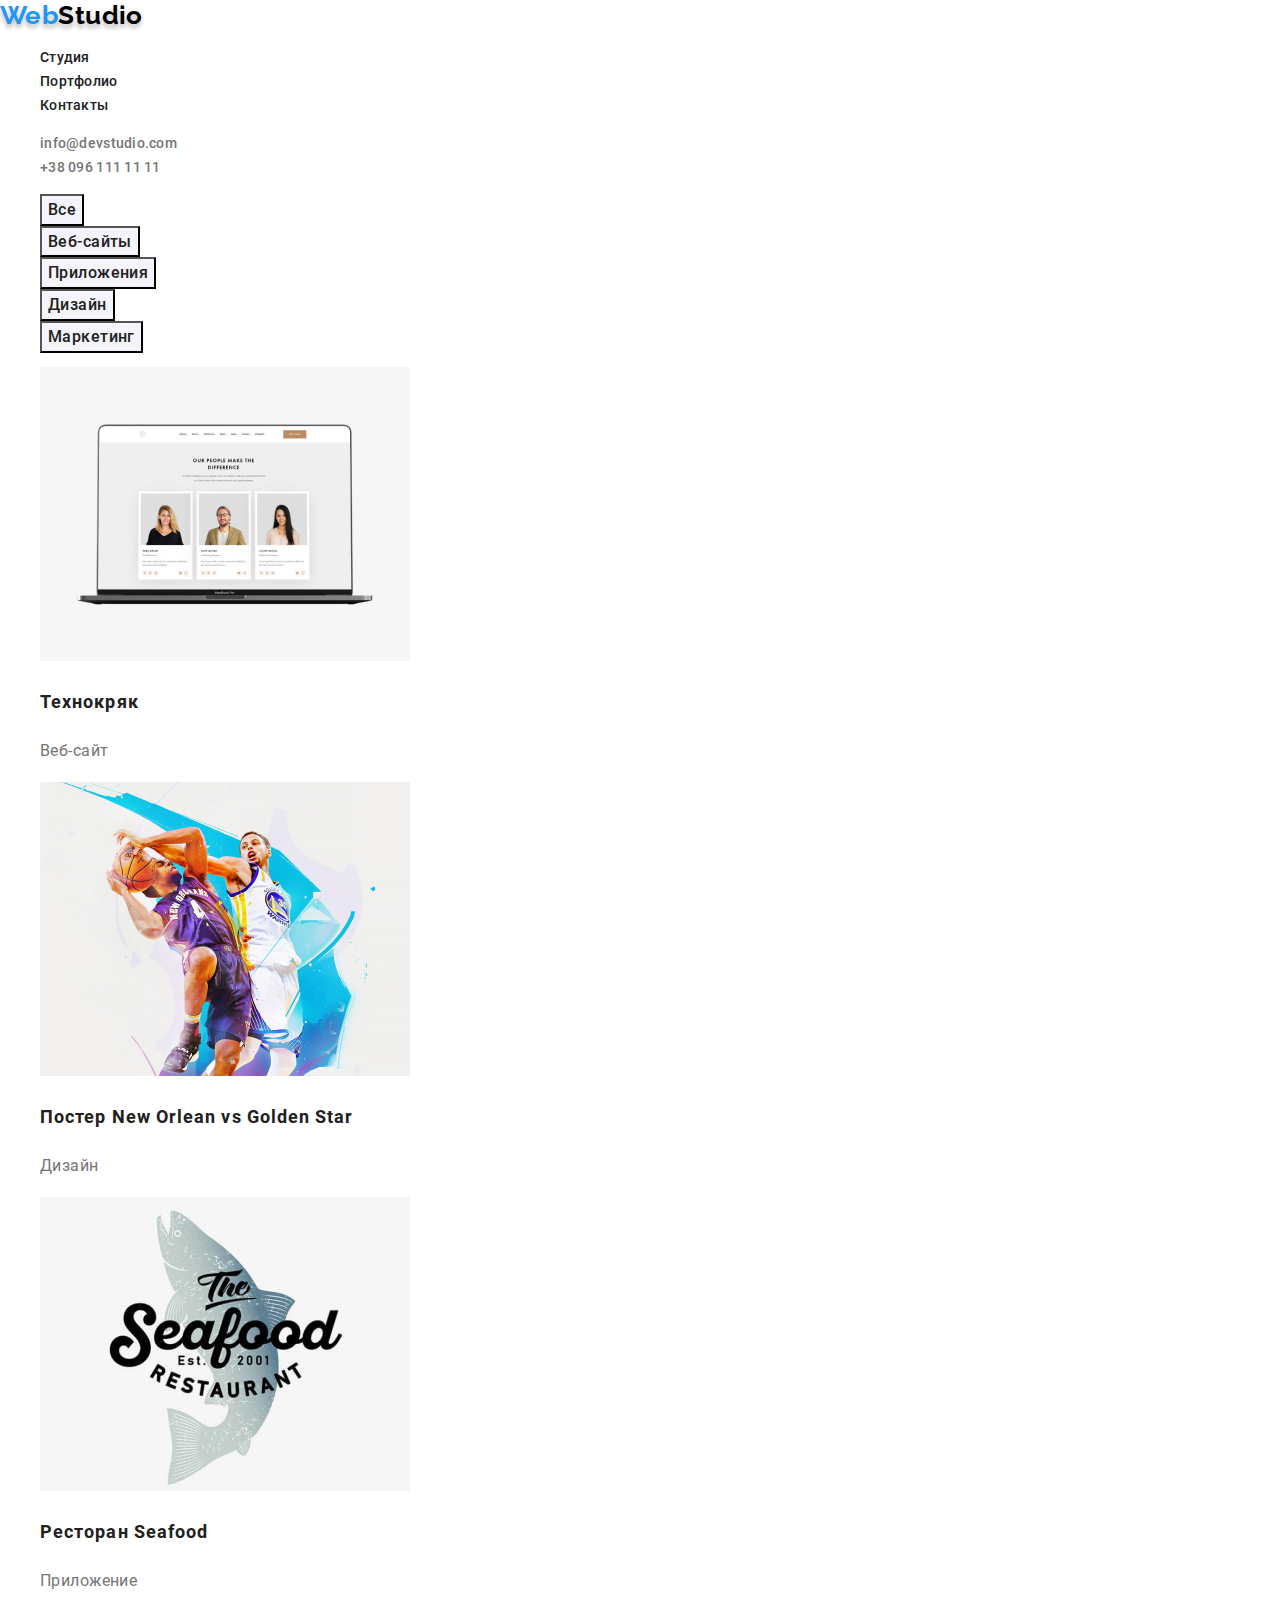
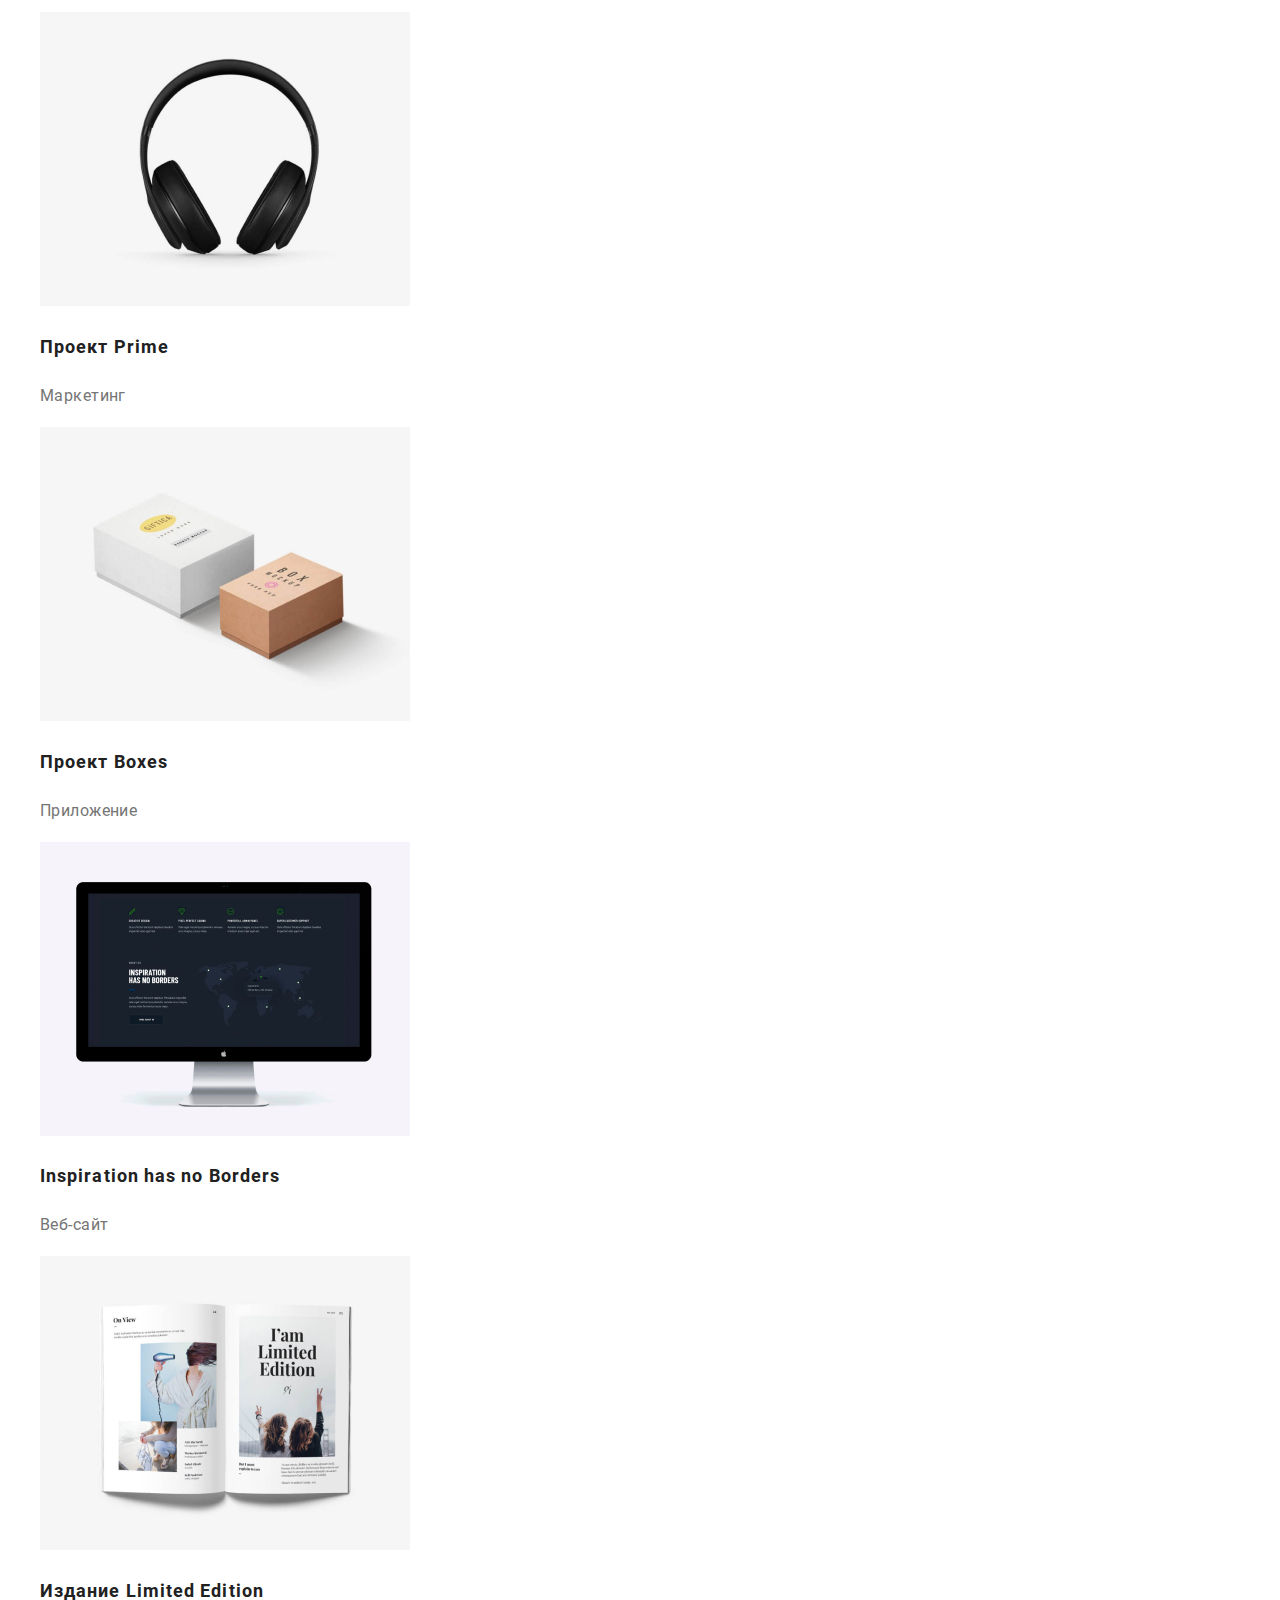
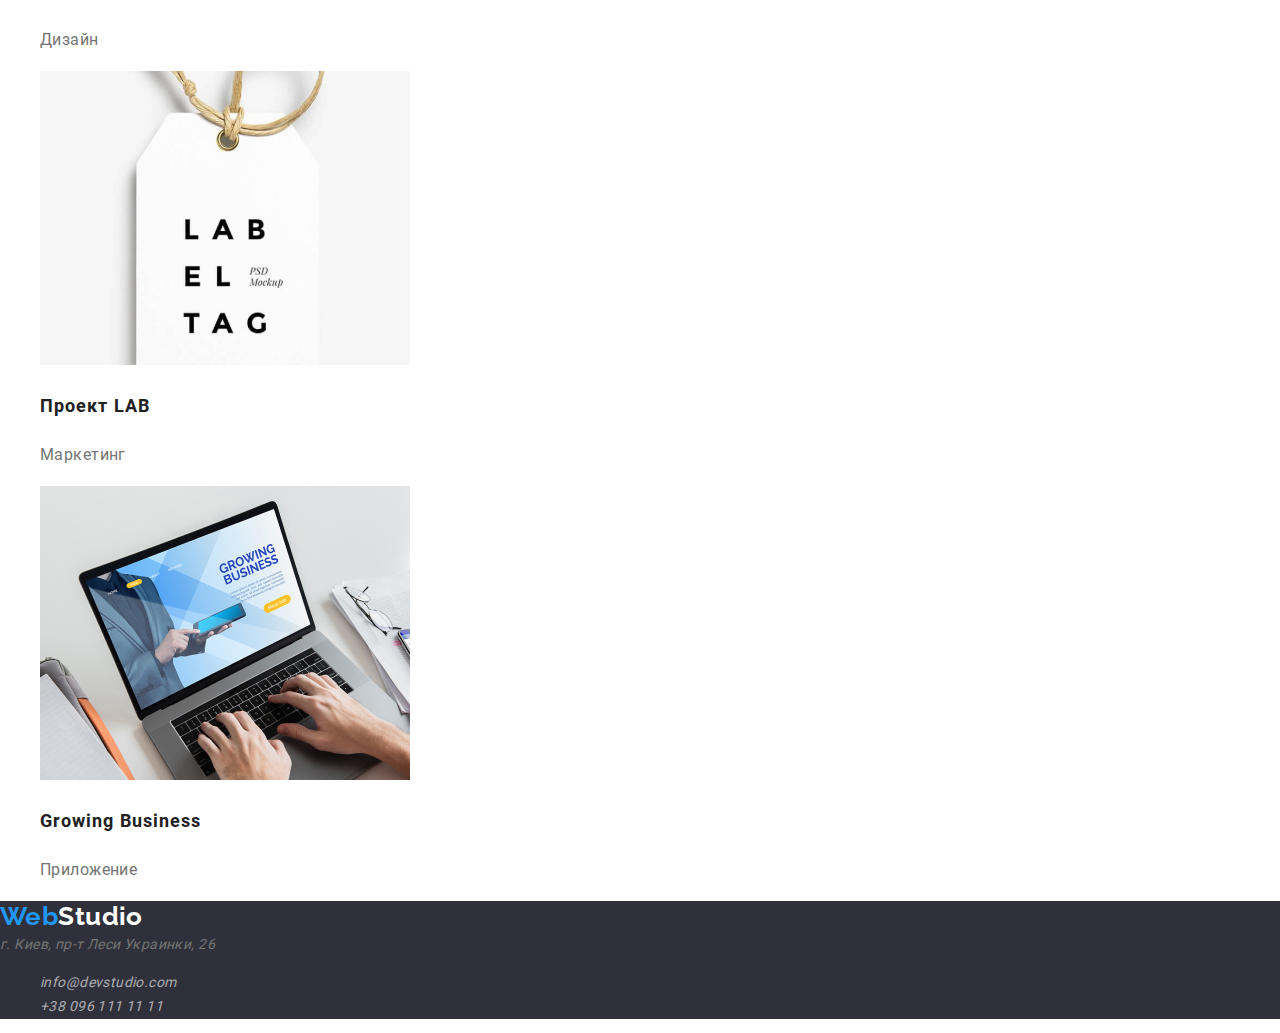
==== portfolio.html @ 76f799db "Скопировал файлы из дз-2" ====
<!DOCTYPE html>
<html lang="en">
  <head>
    <meta charset="UTF-8">
    <meta name="viewport" content="width=device-width, initial-scale=1.0">
    <title>Портфолио</title>
    <link href="https://fonts.googleapis.com/css2?family=Raleway:wght@700&display=swap" rel="stylesheet">
    <link rel="stylesheet" href="https://cdnjs.cloudflare.com/ajax/libs/modern-normalize/1.0.0/modern-normalize.min.css">
    <link rel="stylesheet" href="./css/styles.css">
  </head>
  <body>
   <!-- Шапка -->
    <header>
      <!-- Основная навигация -->
      <nav>
        <a class="logo header-logo" href="./index.html" lang="en"><span class="logo-part">Web</span>Studio</a>
        <ul class="menu list"> 
              <li class=" menu-item"><a class="link menu-link" href="./index.html">Студия</a></li>
          <li class="menu-item"><a class="link menu-link" href="./portfolio.html">Портфолио</a></li>
          <li class="menu-item"><a class="link menu-link" href="">Контакты</a></li>
        </ul>
      </nav>
      <!-- Контакты -->
      <ul class="list">
        <li><a class="link header-contacts-links" href="mailto:info@devstudio.com">info@devstudio.com</a></li>
        <li><a class="link header-contacts-links" href="tel:+380961111111">+38 096 111 11 11</a></li>
      </ul>
    </header>

    <main>
      <section>
        <h1 hidden>Портфолио</h1>
        <ul class="list">
          <li><button class="btn portfolio-btn" type="button">Все</button></li>
          <li><button class="btn portfolio-btn" type="button">Веб-сайты</button></li>
          <li><button class="btn portfolio-btn" type="button">Приложения</button></li>
          <li><button class="btn portfolio-btn" type="button">Дизайн</button></li>
          <li><button class="btn portfolio-btn" type="button">Маркетинг</button></li>
        </ul>
        <ul class="portfolio-list list">
          <li class="portfolio-item"><a href=""><img src="./images/portfolio1.jpg" alt="Компьютер с фото" width="370"></a>
            <h2 class="title portfolio-item-title">Технокряк</h2>
            <p class="portfolio-item-text">Веб-сайт</p>
          </li>
          <li><a href=""><img src="./images/portfolio2.jpg" alt="Баскетболисты" width="370"></a>
            <h2 class="title portfolio-item-title">Постер <span lang="en">New Orlean vs Golden Star</span></h2>
            <p  class="portfolio-item-text">Дизайн</p>
          </li>
          <li><a href=""><img src="./images/portfolio3.jpg" alt="Логотип" width="370"></a>
            <h2 class="title portfolio-item-title">Ресторан <span lang="en">Seafood</span></h2>
            <p  class="portfolio-item-text">Приложение</p>
          </li>
          <li ><a href=""><img src="./images/portfolio4.jpg" alt="Наушники" width="370"></a>
            <h2 class="title portfolio-item-title">Проект <span lang="en">Prime</span></h2>
            <p  class="portfolio-item-text">Маркетинг</p>
          </li>
          <li ><a href=""><img src="./images/portfolio5.jpg" alt="Коробки" width="370"></a>
            <h2 class="title portfolio-item-title">Проект <span lang="en">Boxes</span></h2>
            <p  class="portfolio-item-text">Приложение</p>
          </li>
           <li ><a href=""><img src="./images/portfolio6.jpg" alt="Макинтош" width="370"></a>
            <h2 class="title portfolio-item-title" lang="en">Inspiration has no Borders</h2>
            <p  class="portfolio-item-text">Веб-сайт</p>
          </li>
          <li ><a href=""><img src="./images/portfolio7.jpg" alt="Книга" width="370"></a>
            <h2 class="title portfolio-item-title">Издание <span lang="en">Limited Edition</span></h2>
            <p  class="portfolio-item-text">Дизайн</p>
          </li>
          <li><a href=""><img src="./images/portfolio8.jpg" alt="Бирка" width="370"></a>
            <h2 class="title portfolio-item-title">Проект <span lang="en">LAB</span></h2>
            <p  class="portfolio-item-text">Маркетинг</p>
          </li>
          <li><a href=""><img src="./images/portfolio9.jpg" alt="Ноутбук" width="370"></a>
            <h2 class="title portfolio-item-title" lang="en">Growing Business</h2>
            <p  class="portfolio-item-text">Приложение</p>
          </li>
        </ul>
      </section>
    </main>

    <!-- Подвал -->
    <footer class="footer">
      <!-- Логотип -->
      <a class="logo footer-logo" href="./index.html" lang="en"><span class="logo-part">Web</span>Studio</a>
      <!-- Контакты -->
      <address>г. Киев, пр-т Леси Украинки, 26
        <ul class="list">
          <li><a class="link footer-contacts-links" href="mailto:info@devstudio.com">info@devstudio.com</a></li>
          <li><a class="link footer-contacts-links" href="tel:+380961111111">+38 096 111 11 11</a></li>
        </ul>
      </address>
      
    </footer>
  </body>
</html>
---- css/styles.css ----
@font-face {
  font-family: 'Roboto';
  font-style: normal;
  font-weight: 400;
  src: url('../fonts/roboto/roboto-v20-latin_cyrillic-regular.eot');
  src: local('Roboto'), local('Roboto-Regular'),
    url('../fonts/roboto/roboto-v20-latin_cyrillic-regular.eot?#iefix')
      format('embedded-opentype'),
    url('../fonts/roboto/roboto-v20-latin_cyrillic-regular.woff2')
      format('woff2'),
    url('../fonts/roboto/roboto-v20-latin_cyrillic-regular.woff') format('woff'),
    url('../fonts/roboto/roboto-v20-latin_cyrillic-regular.ttf')
      format('truetype'),
    url('../fonts/roboto/roboto-v20-latin_cyrillic-regular.svg#Roboto')
      format('svg');
}
@font-face {
  font-family: 'Roboto';
  font-style: normal;
  font-weight: 500;
  src: url('../fonts/roboto/roboto-v20-latin_cyrillic-500.eot');
  src: local('Roboto Medium'), local('Roboto-Medium'),
    url('../fonts/roboto/roboto-v20-latin_cyrillic-500.eot?#iefix')
      format('embedded-opentype'),
    url('../fonts/roboto/roboto-v20-latin_cyrillic-500.woff2') format('woff2'),
    url('../fonts/roboto/roboto-v20-latin_cyrillic-500.woff') format('woff'),
    url('../fonts/roboto/roboto-v20-latin_cyrillic-500.ttf') format('truetype'),
    url('../fonts/roboto/roboto-v20-latin_cyrillic-500.svg#Roboto')
      format('svg');
}
@font-face {
  font-family: 'Roboto';
  font-style: normal;
  font-weight: 700;
  src: url('../fonts/roboto/roboto-v20-latin_cyrillic-700.eot');
  src: local('Roboto Bold'), local('Roboto-Bold'),
    url('../fonts/roboto/roboto-v20-latin_cyrillic-700.eot?#iefix')
      format('embedded-opentype'),
    url('../fonts/roboto/roboto-v20-latin_cyrillic-700.woff2') format('woff2'),
    url('../fonts/roboto/roboto-v20-latin_cyrillic-700.woff') format('woff'),
    url('../fonts/roboto/roboto-v20-latin_cyrillic-700.ttf') format('truetype'),
    url('../fonts/roboto/roboto-v20-latin_cyrillic-700.svg#Roboto')
      format('svg');
}
@font-face {
  font-family: 'Roboto';
  font-style: normal;
  font-weight: 900;
  src: url('../fonts/roboto/roboto-v20-latin_cyrillic-900.eot');
  src: local('Roboto Black'), local('Roboto-Black'),
    url('../fonts/roboto/roboto-v20-latin_cyrillic-900.eot?#iefix')
      format('embedded-opentype'),
    url('../fonts/roboto/roboto-v20-latin_cyrillic-900.woff2') format('woff2'),
    url('../fonts/roboto/roboto-v20-latin_cyrillic-900.woff') format('woff'),
    url('../fonts/roboto/roboto-v20-latin_cyrillic-900.ttf') format('truetype'),
    url('../fonts/roboto/roboto-v20-latin_cyrillic-900.svg#Roboto')
      format('svg');
}
:root {
  --main-text-cl: #757575;
  --accent-cl: #2196f3;
  --black: #212121;
  --white: #ffffff;
  --dark-bg: #2f303a;
}
body {
  font-family: Roboto, sans-serif;
  font-size: 14px;
  line-height: 1.71;
  letter-spacing: 0.03em;
  color: var(--main-text-cl);
}
.member-container {
  font-size: 16px;
}
.member-position {
  line-height: 1.186;
  text-align: center;
}
.member-name {
  font-weight: 500;
  line-height: 1.188;
}
.portfolio-item-text {
  font-size: 16px;
  line-height: 1.875;
}
.logo {
  font-family: Raleway, sans-serif;
  font-style: normal;
  font-weight: 700;
  font-size: 26px;
  line-height: 1.192;
  text-decoration: none;
}
.logo-part {
  color: var(--accent-cl);
}
.header-logo {
  color: #000000;
  text-shadow: 0px 4px 4px rgba(0, 0, 0, 0.25);
}
.footer-logo {
  color: #ffffff;
}
.list {
  list-style: none;
}
.link {
  text-decoration: none;
  font-weight: 500;
  line-height: 1.143;
  letter-spacing: 0.02em;
  color: inherit;
}
.link:hover,
.link:focus {
  color: var(--accent-cl);
}
.menu-link {
  color: var(--black);
}
.footer-contacts-links {
  font-weight: 400;
  line-height: 1.714;
  letter-spacing: inherit;
  color: rgba(255, 255, 255, 0.6);
}
.title {
  font-weight: 700;
  color: var(--black);
  text-align: center;
}
.page-title {
  font-weight: 900;
  font-size: 44px;
  line-height: 1.364;
  letter-spacing: 0.06em;
  text-transform: uppercase;
  color: var(--white);
}
.section-title {
  font-size: 36px;
  line-height: 1.166;
}
.benefits-item-title {
  line-height: 1.143;
  text-transform: uppercase;
  text-align: left;
}
.portfolio-item-title {
  font-size: 18px;
  line-height: 2;
  text-align: left;
  letter-spacing: 0.06em;
}
.btn {
  font-family: inherit;
  font-size: 16px;
  text-align: center;
}
.order-btn {
  font-weight: 700;
  line-height: 1.875;
  background-color: var(--accent-cl);
  letter-spacing: 0.06em;
  color: var(--white);
}
.portfolio-btn {
  font-weight: 500;
  line-height: 1.62;
  letter-spacing: inherit;
  color: var(--black);
  background: #f5f4fa;
}
.portfolio-btn:hover,
.portfolio-btn:focus {
  color: var(--white);
  background-color: var(--accent-cl);
}
.footer {
  background-color: var(--dark-bg);
}
.hero-section {
  background-color: var(--dark-bg);
  text-align: center;
}
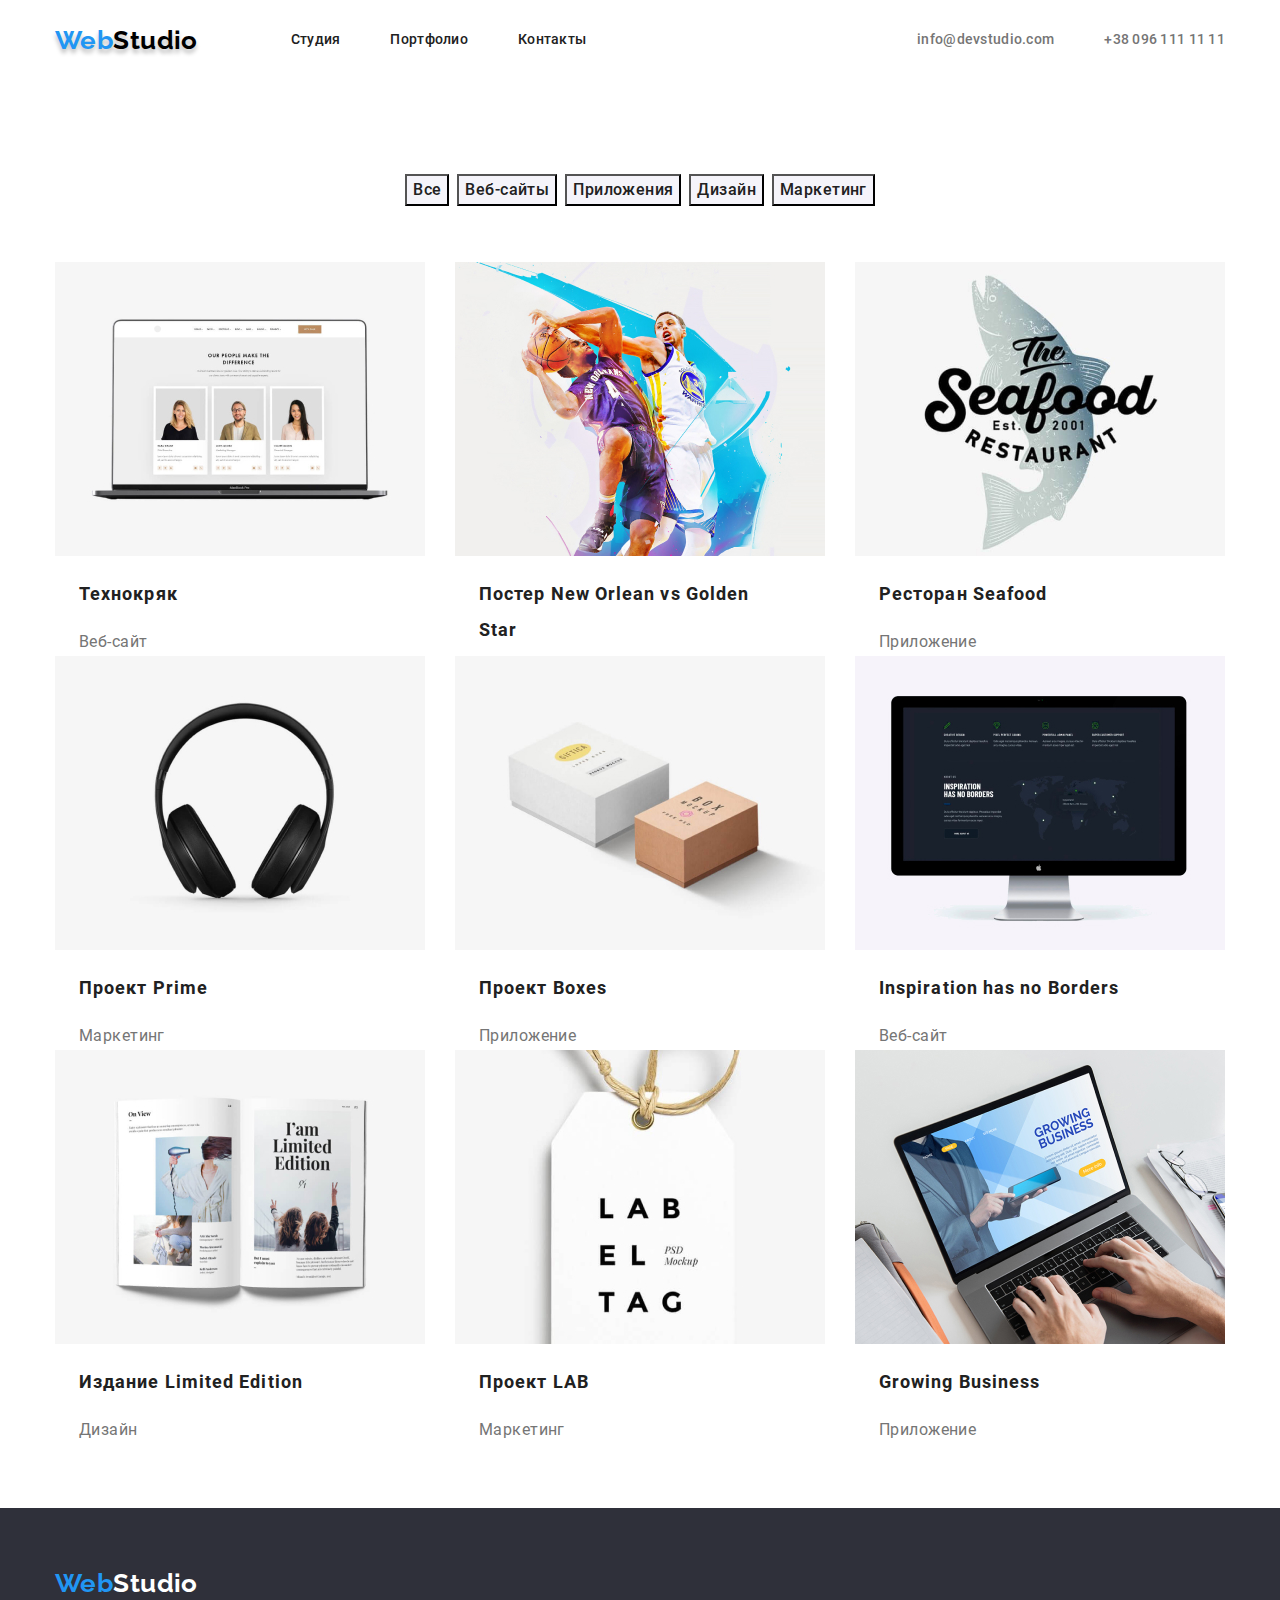
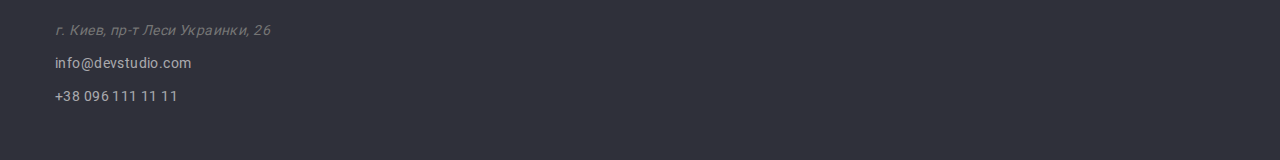
==== commit 6057ccb8: "Черновик-3" ====
--- a/portfolio.html
+++ b/portfolio.html
@@ -9,87 +9,107 @@
     <link rel="stylesheet" href="./css/styles.css">
   </head>
   <body>
-   <!-- Шапка -->
+  <!-- Шапка -->
     <header>
-      <!-- Основная навигация -->
-      <nav>
-        <a class="logo header-logo" href="./index.html" lang="en"><span class="logo-part">Web</span>Studio</a>
-        <ul class="menu list"> 
-              <li class=" menu-item"><a class="link menu-link" href="./index.html">Студия</a></li>
-          <li class="menu-item"><a class="link menu-link" href="./portfolio.html">Портфолио</a></li>
-          <li class="menu-item"><a class="link menu-link" href="">Контакты</a></li>
+      <div class="container header portfolio">
+        <!-- Основная навигация -->
+        <nav class="navigation">
+          <a class="header-logo logo" href="./index.html" lang="en"><span class="logo-part">Web</span>Studio</a>
+          <ul class="menu list">
+            <li class="item"><a class="link" href="./index.html">Студия</a></li>
+            <li class="item"><a class="link" href="./portfolio.html">Портфолио</a></li>
+            <li class="item"><a class="link" href="">Контакты</a></li>
+          </ul>
+        </nav>
+        <!-- Контакты -->
+        <ul class="header-contacts list">
+          <li class="item"><a class="link" href="mailto:info@devstudio.com">info@devstudio.com</a></li>
+          <li class="item"><a class="link" href="tel:+380961111111">+38 096 111 11 11</a></li>
         </ul>
-      </nav>
-      <!-- Контакты -->
-      <ul class="list">
-        <li><a class="link header-contacts-links" href="mailto:info@devstudio.com">info@devstudio.com</a></li>
-        <li><a class="link header-contacts-links" href="tel:+380961111111">+38 096 111 11 11</a></li>
-      </ul>
+      </div>
     </header>
-
     <main>
-      <section>
+      <section class="container">
         <h1 hidden>Портфолио</h1>
-        <ul class="list">
-          <li><button class="btn portfolio-btn" type="button">Все</button></li>
-          <li><button class="btn portfolio-btn" type="button">Веб-сайты</button></li>
-          <li><button class="btn portfolio-btn" type="button">Приложения</button></li>
-          <li><button class="btn portfolio-btn" type="button">Дизайн</button></li>
-          <li><button class="btn portfolio-btn" type="button">Маркетинг</button></li>
+        <ul class="filter list">
+          <li class="item"><button class="portfolio-btn btn" type="button">Все</button></li>
+          <li class="item"><button class="portfolio-btn btn" type="button">Веб-сайты</button></li>
+          <li class="item"><button class="portfolio-btn btn" type="button">Приложения</button></li>
+          <li class="item"><button class="portfolio-btn btn" type="button">Дизайн</button></li>
+          <li class="item"><button class="portfolio-btn btn" type="button">Маркетинг</button></li>
         </ul>
         <ul class="portfolio-list list">
-          <li class="portfolio-item"><a href=""><img src="./images/portfolio1.jpg" alt="Компьютер с фото" width="370"></a>
-            <h2 class="title portfolio-item-title">Технокряк</h2>
-            <p class="portfolio-item-text">Веб-сайт</p>
+          <li class="item"><a href=""><img src="./images/portfolio1.jpg" alt="Компьютер с фото" width="370"></a>
+           <div class="portfolio-text-box">
+             <h2 class="portfolio-item-title title">Технокряк</h2>
+             <p class="portfolio-item-text">Веб-сайт</p>
+           </div>
           </li>
-          <li><a href=""><img src="./images/portfolio2.jpg" alt="Баскетболисты" width="370"></a>
-            <h2 class="title portfolio-item-title">Постер <span lang="en">New Orlean vs Golden Star</span></h2>
+          <li class="item"><a href=""><img src="./images/portfolio2.jpg" alt="Баскетболисты" width="370"></a>
+            <div class="portfolio-text-box">
+            <h2 class="portfolio-item-title title">Постер <span lang="en">New Orlean vs Golden Star</span></h2>
             <p  class="portfolio-item-text">Дизайн</p>
+            </div>
           </li>
-          <li><a href=""><img src="./images/portfolio3.jpg" alt="Логотип" width="370"></a>
-            <h2 class="title portfolio-item-title">Ресторан <span lang="en">Seafood</span></h2>
+          <li class="item"><a href=""><img src="./images/portfolio3.jpg" alt="Логотип" width="370"></a>
+            <div class="portfolio-text-box">
+            <h2 class="portfolio-item-title title">Ресторан <span lang="en">Seafood</span></h2>
             <p  class="portfolio-item-text">Приложение</p>
+            </div>
           </li>
-          <li ><a href=""><img src="./images/portfolio4.jpg" alt="Наушники" width="370"></a>
-            <h2 class="title portfolio-item-title">Проект <span lang="en">Prime</span></h2>
+          <li class="item"><a href=""><img src="./images/portfolio4.jpg" alt="Наушники" width="370"></a>
+            <div class="portfolio-text-box">
+            <h2 class="portfolio-item-title title">Проект <span lang="en">Prime</span></h2>
             <p  class="portfolio-item-text">Маркетинг</p>
+            </div>
           </li>
-          <li ><a href=""><img src="./images/portfolio5.jpg" alt="Коробки" width="370"></a>
-            <h2 class="title portfolio-item-title">Проект <span lang="en">Boxes</span></h2>
+          <li class="item" ><a href=""><img src="./images/portfolio5.jpg" alt="Коробки" width="370"></a>
+            <div class="portfolio-text-box">
+            <h2 class="portfolio-item-title title">Проект <span lang="en">Boxes</span></h2>
             <p  class="portfolio-item-text">Приложение</p>
+            </div>
           </li>
-           <li ><a href=""><img src="./images/portfolio6.jpg" alt="Макинтош" width="370"></a>
-            <h2 class="title portfolio-item-title" lang="en">Inspiration has no Borders</h2>
+           <li class="item"><a href=""><img src="./images/portfolio6.jpg" alt="Макинтош" width="370"></a>
+            <div class="portfolio-text-box">
+            <h2 class="portfolio-item-title title" lang="en">Inspiration has no Borders</h2>
             <p  class="portfolio-item-text">Веб-сайт</p>
+            </div>
           </li>
-          <li ><a href=""><img src="./images/portfolio7.jpg" alt="Книга" width="370"></a>
-            <h2 class="title portfolio-item-title">Издание <span lang="en">Limited Edition</span></h2>
+          <li class="item"><a href=""><img src="./images/portfolio7.jpg" alt="Книга" width="370"></a>
+            <div class="portfolio-text-box">
+            <h2 class="portfolio-item-title title">Издание <span lang="en">Limited Edition</span></h2>
             <p  class="portfolio-item-text">Дизайн</p>
+            </div>
           </li>
-          <li><a href=""><img src="./images/portfolio8.jpg" alt="Бирка" width="370"></a>
-            <h2 class="title portfolio-item-title">Проект <span lang="en">LAB</span></h2>
+          <li class="item"><a href=""><img src="./images/portfolio8.jpg" alt="Бирка" width="370"></a>
+            <div class="portfolio-text-box">
+            <h2 class="portfolio-item-title title">Проект <span lang="en">LAB</span></h2>
             <p  class="portfolio-item-text">Маркетинг</p>
+            </div>
           </li>
-          <li><a href=""><img src="./images/portfolio9.jpg" alt="Ноутбук" width="370"></a>
-            <h2 class="title portfolio-item-title" lang="en">Growing Business</h2>
+          <li class="item"><a href=""><img src="./images/portfolio9.jpg" alt="Ноутбук" width="370"></a>
+            <div class="portfolio-text-box">
+            <h2 class="portfolio-item-title title" lang="en">Growing Business</h2>
             <p  class="portfolio-item-text">Приложение</p>
+            </div>
           </li>
         </ul>
       </section>
     </main>
-
     <!-- Подвал -->
     <footer class="footer">
-      <!-- Логотип -->
-      <a class="logo footer-logo" href="./index.html" lang="en"><span class="logo-part">Web</span>Studio</a>
-      <!-- Контакты -->
-      <address>г. Киев, пр-т Леси Украинки, 26
-        <ul class="list">
-          <li><a class="link footer-contacts-links" href="mailto:info@devstudio.com">info@devstudio.com</a></li>
-          <li><a class="link footer-contacts-links" href="tel:+380961111111">+38 096 111 11 11</a></li>
-        </ul>
-      </address>
-      
+      <div class="container">
+        <!-- Логотип -->
+        <a class="footer-logo logo" href="./index.html" lang="en"><span class="logo-part">Web</span>Studio</a>
+        <!-- Контакты -->
+        <address><span class="adress">г. Киев, пр-т Леси Украинки, 26</span>
+          <ul class="footer-contacts list">
+            <li class="item"><a class="footer-contacts-links link" href="mailto:info@devstudio.com">info@devstudio.com</a>
+            </li>
+            <li class="item"><a class="footer-contacts-links link" href="tel:+380961111111">+38 096 111 11 11</a></li>
+          </ul>
+        </address>
+      </div>
     </footer>
   </body>
 </html>--- a/css/styles.css
+++ b/css/styles.css
@@ -56,6 +56,28 @@
     url('../fonts/roboto/roboto-v20-latin_cyrillic-900.svg#Roboto')
       format('svg');
 }
+html {
+  box-sizing: border-box;
+}
+*,
+*::before,
+*::after {
+  box-sizing: inherit;
+}
+img {
+  display: block;
+  max-width: 100%;
+  height: auto;
+}
+h1,
+h2,
+h3,
+h4,
+h5,
+h6,
+p {
+  margin-top: 0;
+}
 :root {
   --main-text-cl: #757575;
   --accent-cl: #2196f3;
@@ -64,47 +86,21 @@
   --dark-bg: #2f303a;
 }
 body {
+  margin: 0px;
   font-family: Roboto, sans-serif;
   font-size: 14px;
   line-height: 1.71;
   letter-spacing: 0.03em;
   color: var(--main-text-cl);
 }
-.member-container {
-  font-size: 16px;
-}
-.member-position {
-  line-height: 1.186;
-  text-align: center;
-}
-.member-name {
-  font-weight: 500;
-  line-height: 1.188;
-}
-.portfolio-item-text {
-  font-size: 16px;
-  line-height: 1.875;
-}
-.logo {
-  font-family: Raleway, sans-serif;
-  font-style: normal;
-  font-weight: 700;
-  font-size: 26px;
-  line-height: 1.192;
-  text-decoration: none;
-}
-.logo-part {
-  color: var(--accent-cl);
-}
-.header-logo {
-  color: #000000;
-  text-shadow: 0px 4px 4px rgba(0, 0, 0, 0.25);
-}
-.footer-logo {
-  color: #ffffff;
-}
-.list {
-  list-style: none;
+
+/* Утилиты */
+.container {
+  width: 1200px;
+  margin-right: auto;
+  margin-left: auto;
+  padding-right: 15px;
+  padding-left: 15px;
 }
 .link {
   text-decoration: none;
@@ -113,25 +109,86 @@
   letter-spacing: 0.02em;
   color: inherit;
 }
+.menu .link {
+  color: var(--black);
+}
 .link:hover,
 .link:focus {
   color: var(--accent-cl);
 }
-.menu-link {
-  color: var(--black);
-}
-.footer-contacts-links {
-  font-weight: 400;
-  line-height: 1.714;
-  letter-spacing: inherit;
-  color: rgba(255, 255, 255, 0.6);
+.list {
+  display: flex;
+  padding: 0px;
+  margin: 0px;
+  list-style: none;
+}
+.logo {
+  font-family: Raleway, sans-serif;
+  font-style: normal;
+  font-weight: 700;
+  font-size: 26px;
+  line-height: 1.192;
+  text-decoration: none;
+}
+.logo-part {
+  color: var(--accent-cl);
 }
 .title {
   font-weight: 700;
   color: var(--black);
   text-align: center;
 }
+.section-title {
+  font-size: 36px;
+  line-height: 1.166;
+}
+.btn {
+  display: inline-block;
+  font-family: inherit;
+  font-size: 16px;
+  text-align: center;
+}
+
+/* Шапка */
+.header {
+  display: flex;
+  align-items: center;
+  height: 80px;
+}
+.header-logo {
+  margin-right: 93px;
+  color: #000000;
+  text-shadow: 0px 4px 4px rgba(0, 0, 0, 0.25);
+}
+.navigation {
+  display: flex;
+  align-items: center;
+}
+.menu .item:not(:last-child) {
+  margin-right: 50px;
+}
+.header-contacts {
+  margin-left: auto;
+}
+.header-contacts .item:not(:last-child) {
+  margin-right: 50px;
+}
+
+/* Заголовок */
+.hero-section {
+  height: 600px;
+  margin-bottom: 94px;
+
+  background-color: var(--dark-bg);
+  text-align: center;
+}
+.hero-container {
+  padding-top: 200px;
+  padding-bottom: 200px;
+}
 .page-title {
+  margin-bottom: 45px;
+
   font-weight: 900;
   font-size: 44px;
   line-height: 1.364;
@@ -139,26 +196,6 @@
   text-transform: uppercase;
   color: var(--white);
 }
-.section-title {
-  font-size: 36px;
-  line-height: 1.166;
-}
-.benefits-item-title {
-  line-height: 1.143;
-  text-transform: uppercase;
-  text-align: left;
-}
-.portfolio-item-title {
-  font-size: 18px;
-  line-height: 2;
-  text-align: left;
-  letter-spacing: 0.06em;
-}
-.btn {
-  font-family: inherit;
-  font-size: 16px;
-  text-align: center;
-}
 .order-btn {
   font-weight: 700;
   line-height: 1.875;
@@ -166,6 +203,119 @@
   letter-spacing: 0.06em;
   color: var(--white);
 }
+
+/* Преимущества */
+.benefits-section {
+  display: flex;
+  margin-top: 0px;
+  margin-bottom: 94px;
+}
+.benefits-list .item {
+  width: 270px;
+  height: 101px;
+}
+.benefits-list .item:not(:last-child) {
+  margin-right: 30px;
+}
+.benefits-title {
+  line-height: 1.143;
+  text-transform: uppercase;
+  text-align: left;
+}
+
+/* Описание деятельности */
+.duty-section {
+  height: 386px;
+  margin-bottom: 94px;
+}
+.duty-list {
+  display: flex;
+  justify-content: center;
+}
+.duty-list .item:not(:last-child) {
+  margin-right: 30px;
+}
+.duty-title {
+  margin-bottom: 50px;
+}
+
+/* Наша команда */
+.team-section {
+  height: 648px;
+  margin-bottom: 0px;
+}
+.team-title {
+  padding-top: 94px;
+  margin-bottom: 50px;
+}
+.members-list {
+  display: flex;
+  justify-content: center;
+}
+.members-list .item:not(:last-child) {
+  margin-right: 30px;
+}
+.member-foto {
+  margin-bottom: 30px;
+}
+.member-name {
+  margin-bottom: 10px;
+
+  font-size: 16px;
+  font-weight: 500;
+  line-height: 1.188;
+}
+.member-position {
+  margin-bottom: 30px;
+
+  font-size: 16px;
+  line-height: 1.186;
+  text-align: center;
+}
+/* Подвал */
+.footer {
+  height: 252px;
+  background-color: var(--dark-bg);
+}
+.footer-logo {
+  display: block;
+  color: var(--white);
+  padding-top: 60px;
+  margin-bottom: 20px;
+}
+.footer-contacts-links {
+  font-weight: 400;
+  line-height: 1.714;
+  letter-spacing: inherit;
+  color: rgba(255, 255, 255, 0.6);
+}
+.footer-contacts {
+  font-style: normal;
+  display: block;
+  margin-bottom: 60px;
+}
+.footer-contacts .item:not(:last-child) {
+  margin-bottom: 9px;
+}
+.adress {
+  display: block;
+  margin-bottom: 9px;
+}
+
+/* Портфолио */
+.header.portfolio {
+  margin-bottom: 94px;
+}
+.filter {
+  display: flex;
+  justify-content: center;
+  align-items: flex-start;
+  margin-bottom: 34px;
+  height: 54px;
+}
+.filter .item:not(:last-child) {
+  margin-right: 8px;
+}
 .portfolio-btn {
   font-weight: 500;
   line-height: 1.62;
@@ -178,10 +328,33 @@
   color: var(--white);
   background-color: var(--accent-cl);
 }
-.footer {
-  background-color: var(--dark-bg);
-}
-.hero-section {
-  background-color: var(--dark-bg);
-  text-align: center;
-}
+.portfolio-list {
+  display: flex;
+  flex-wrap: wrap;
+  margin-bottom: 94px;
+}
+.portfolio-list .item {
+  margin-right: 30px;
+  margin-bottom: 30px;
+}
+.portfolio-list .item:nth-child(3n) {
+  margin-right: 0px;
+}
+.portfolio-list .item:nth-last-child(-n + 3) {
+  margin-bottom: 0px;
+}
+.portfolio-text-box {
+  padding: 20px 24px;
+  width: 322px;
+  height: 70px;
+}
+.portfolio-item-title {
+  font-size: 18px;
+  line-height: 2;
+  text-align: left;
+  letter-spacing: 0.06em;
+}
+.portfolio-item-text {
+  font-size: 16px;
+  line-height: 1.875;
+}
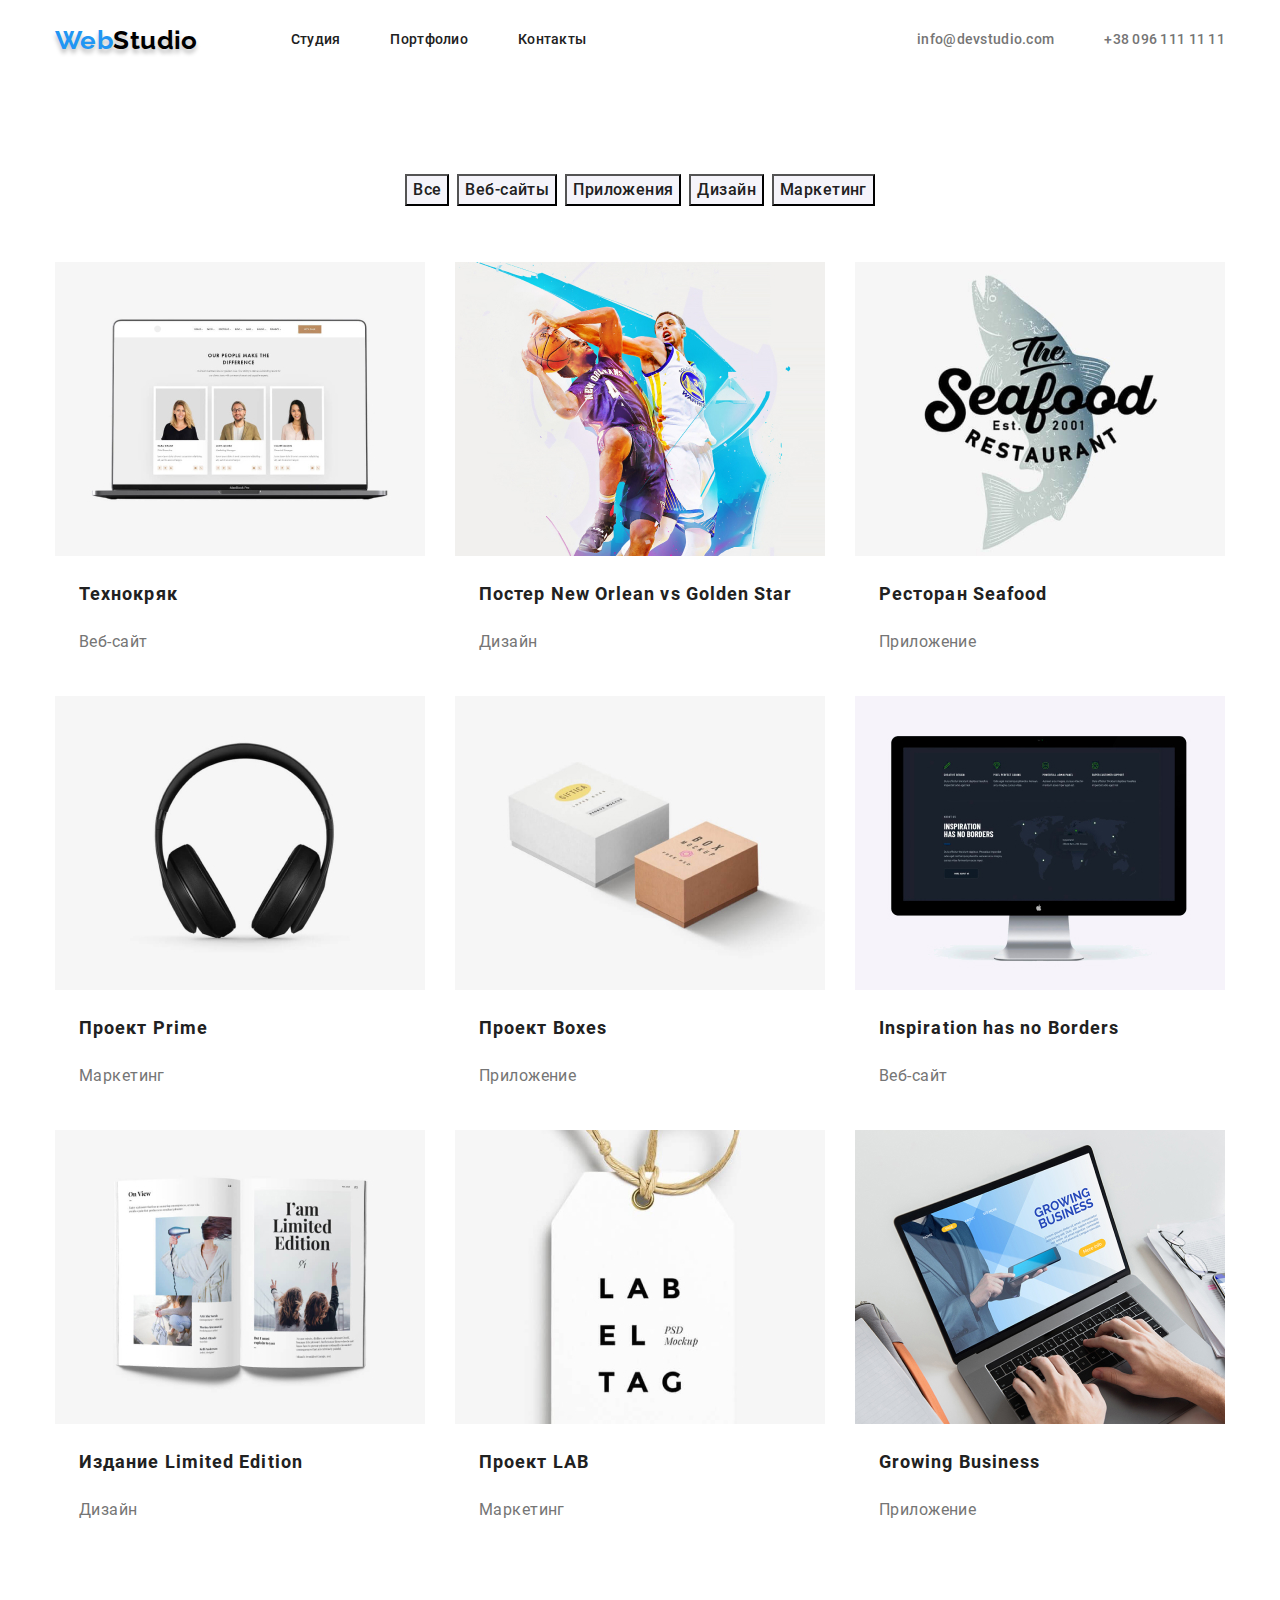
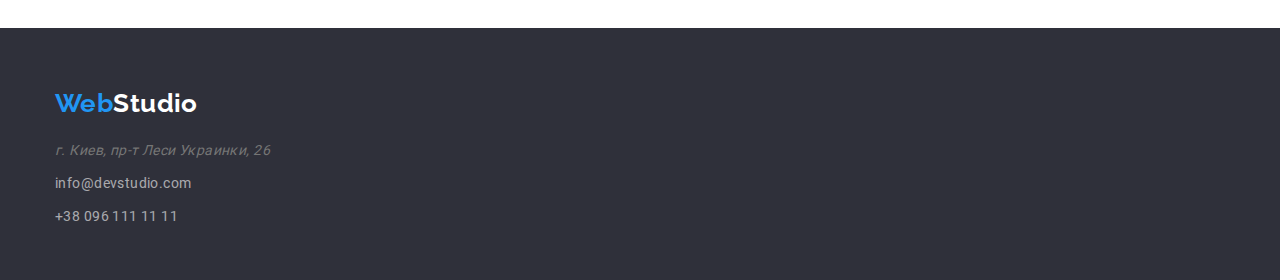
==== commit 5fa11646: "Чистовик" ====
--- a/portfolio.html
+++ b/portfolio.html
@@ -39,55 +39,55 @@
           <li class="item"><button class="portfolio-btn btn" type="button">Маркетинг</button></li>
         </ul>
         <ul class="portfolio-list list">
-          <li class="item"><a href=""><img src="./images/portfolio1.jpg" alt="Компьютер с фото" width="370"></a>
+          <li class="item portfolio-box"><a href=""><img src="./images/portfolio1.jpg" alt="Компьютер с фото" width="370"></a>
            <div class="portfolio-text-box">
              <h2 class="portfolio-item-title title">Технокряк</h2>
              <p class="portfolio-item-text">Веб-сайт</p>
            </div>
           </li>
-          <li class="item"><a href=""><img src="./images/portfolio2.jpg" alt="Баскетболисты" width="370"></a>
+          <li class="item portfolio-box"><a href=""><img src="./images/portfolio2.jpg" alt="Баскетболисты" width="370"></a>
             <div class="portfolio-text-box">
             <h2 class="portfolio-item-title title">Постер <span lang="en">New Orlean vs Golden Star</span></h2>
             <p  class="portfolio-item-text">Дизайн</p>
             </div>
           </li>
-          <li class="item"><a href=""><img src="./images/portfolio3.jpg" alt="Логотип" width="370"></a>
+          <li class="item portfolio-box"><a href=""><img src="./images/portfolio3.jpg" alt="Логотип" width="370"></a>
             <div class="portfolio-text-box">
             <h2 class="portfolio-item-title title">Ресторан <span lang="en">Seafood</span></h2>
             <p  class="portfolio-item-text">Приложение</p>
             </div>
           </li>
-          <li class="item"><a href=""><img src="./images/portfolio4.jpg" alt="Наушники" width="370"></a>
+          <li class="item portfolio-box"><a href=""><img src="./images/portfolio4.jpg" alt="Наушники" width="370"></a>
             <div class="portfolio-text-box">
             <h2 class="portfolio-item-title title">Проект <span lang="en">Prime</span></h2>
             <p  class="portfolio-item-text">Маркетинг</p>
             </div>
           </li>
-          <li class="item" ><a href=""><img src="./images/portfolio5.jpg" alt="Коробки" width="370"></a>
+          <li class="item portfolio-box" ><a href=""><img src="./images/portfolio5.jpg" alt="Коробки" width="370"></a>
             <div class="portfolio-text-box">
             <h2 class="portfolio-item-title title">Проект <span lang="en">Boxes</span></h2>
             <p  class="portfolio-item-text">Приложение</p>
             </div>
           </li>
-           <li class="item"><a href=""><img src="./images/portfolio6.jpg" alt="Макинтош" width="370"></a>
+           <li class="item portfolio-box"><a href=""><img src="./images/portfolio6.jpg" alt="Макинтош" width="370"></a>
             <div class="portfolio-text-box">
             <h2 class="portfolio-item-title title" lang="en">Inspiration has no Borders</h2>
             <p  class="portfolio-item-text">Веб-сайт</p>
             </div>
           </li>
-          <li class="item"><a href=""><img src="./images/portfolio7.jpg" alt="Книга" width="370"></a>
+          <li class="item portfolio-box"><a href=""><img src="./images/portfolio7.jpg" alt="Книга" width="370"></a>
             <div class="portfolio-text-box">
             <h2 class="portfolio-item-title title">Издание <span lang="en">Limited Edition</span></h2>
             <p  class="portfolio-item-text">Дизайн</p>
             </div>
           </li>
-          <li class="item"><a href=""><img src="./images/portfolio8.jpg" alt="Бирка" width="370"></a>
+          <li class="item portfolio-box"><a href=""><img src="./images/portfolio8.jpg" alt="Бирка" width="370"></a>
             <div class="portfolio-text-box">
             <h2 class="portfolio-item-title title">Проект <span lang="en">LAB</span></h2>
             <p  class="portfolio-item-text">Маркетинг</p>
             </div>
           </li>
-          <li class="item"><a href=""><img src="./images/portfolio9.jpg" alt="Ноутбук" width="370"></a>
+          <li class="item portfolio-box"><a href=""><img src="./images/portfolio9.jpg" alt="Ноутбук" width="370"></a>
             <div class="portfolio-text-box">
             <h2 class="portfolio-item-title title" lang="en">Growing Business</h2>
             <p  class="portfolio-item-text">Приложение</p>
--- a/css/styles.css
+++ b/css/styles.css
@@ -343,10 +343,13 @@
 .portfolio-list .item:nth-last-child(-n + 3) {
   margin-bottom: 0px;
 }
+.portfolio-box {
+  display: flex;
+  flex-direction: column;
+  height: 404px;
+}
 .portfolio-text-box {
   padding: 20px 24px;
-  width: 322px;
-  height: 70px;
 }
 .portfolio-item-title {
   font-size: 18px;
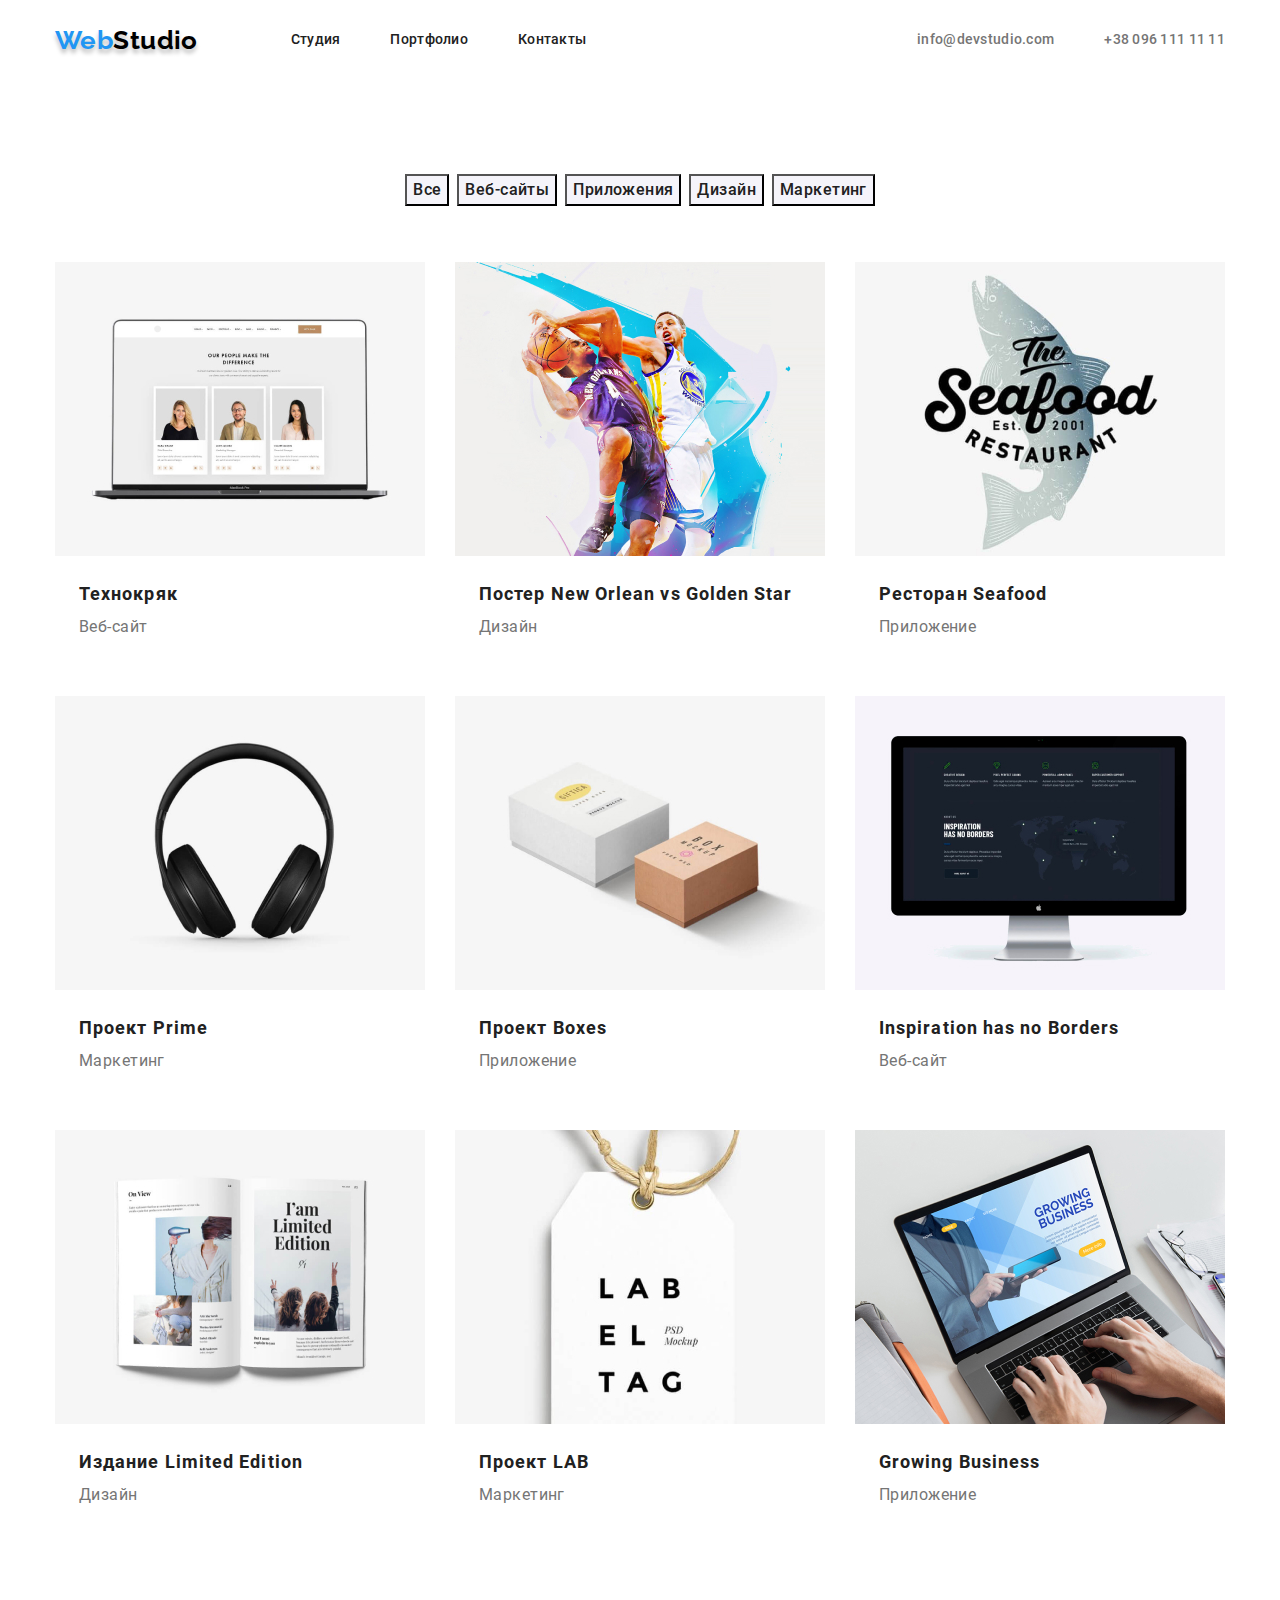
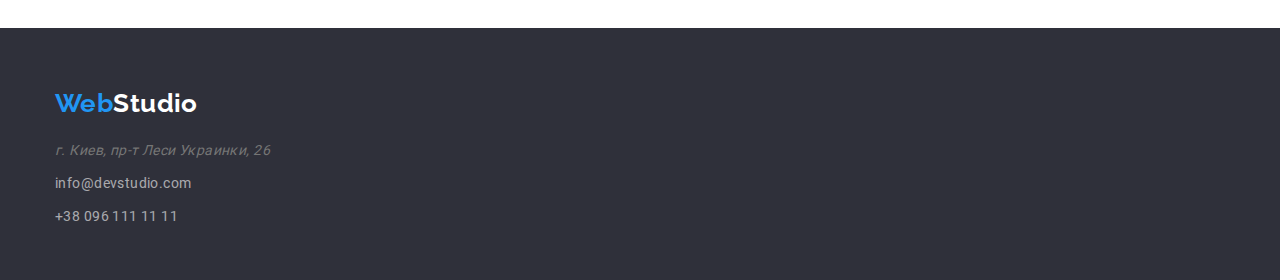
==== commit 5c1cbc3a: "Для сдачи" ====
--- a/portfolio.html
+++ b/portfolio.html
@@ -39,55 +39,55 @@
           <li class="item"><button class="portfolio-btn btn" type="button">Маркетинг</button></li>
         </ul>
         <ul class="portfolio-list list">
-          <li class="item portfolio-box"><a href=""><img src="./images/portfolio1.jpg" alt="Компьютер с фото" width="370"></a>
+          <li class="item portfolio-box"><a href=""><img class="portfolio-img" src="./images/portfolio1.jpg" alt="Компьютер с фото" width="370"></a>
            <div class="portfolio-text-box">
              <h2 class="portfolio-item-title title">Технокряк</h2>
              <p class="portfolio-item-text">Веб-сайт</p>
            </div>
           </li>
-          <li class="item portfolio-box"><a href=""><img src="./images/portfolio2.jpg" alt="Баскетболисты" width="370"></a>
+          <li class="item portfolio-box"><a href=""><img class="portfolio-img" src="./images/portfolio2.jpg" alt="Баскетболисты" width="370"></a>
             <div class="portfolio-text-box">
             <h2 class="portfolio-item-title title">Постер <span lang="en">New Orlean vs Golden Star</span></h2>
             <p  class="portfolio-item-text">Дизайн</p>
             </div>
           </li>
-          <li class="item portfolio-box"><a href=""><img src="./images/portfolio3.jpg" alt="Логотип" width="370"></a>
+          <li class="item portfolio-box"><a href=""><img class="portfolio-img" src="./images/portfolio3.jpg" alt="Логотип" width="370"></a>
             <div class="portfolio-text-box">
             <h2 class="portfolio-item-title title">Ресторан <span lang="en">Seafood</span></h2>
             <p  class="portfolio-item-text">Приложение</p>
             </div>
           </li>
-          <li class="item portfolio-box"><a href=""><img src="./images/portfolio4.jpg" alt="Наушники" width="370"></a>
+          <li class="item portfolio-box"><a href=""><img class="portfolio-img" src="./images/portfolio4.jpg" alt="Наушники" width="370"></a>
             <div class="portfolio-text-box">
             <h2 class="portfolio-item-title title">Проект <span lang="en">Prime</span></h2>
             <p  class="portfolio-item-text">Маркетинг</p>
             </div>
           </li>
-          <li class="item portfolio-box" ><a href=""><img src="./images/portfolio5.jpg" alt="Коробки" width="370"></a>
+          <li class="item portfolio-box" ><a href=""><img class="portfolio-img" src="./images/portfolio5.jpg" alt="Коробки" width="370"></a>
             <div class="portfolio-text-box">
             <h2 class="portfolio-item-title title">Проект <span lang="en">Boxes</span></h2>
             <p  class="portfolio-item-text">Приложение</p>
             </div>
           </li>
-           <li class="item portfolio-box"><a href=""><img src="./images/portfolio6.jpg" alt="Макинтош" width="370"></a>
+           <li class="item portfolio-box"><a href=""><img class="portfolio-img" src="./images/portfolio6.jpg" alt="Макинтош" width="370"></a>
             <div class="portfolio-text-box">
             <h2 class="portfolio-item-title title" lang="en">Inspiration has no Borders</h2>
             <p  class="portfolio-item-text">Веб-сайт</p>
             </div>
           </li>
-          <li class="item portfolio-box"><a href=""><img src="./images/portfolio7.jpg" alt="Книга" width="370"></a>
+          <li class="item portfolio-box"><a href=""><img class="portfolio-img" src="./images/portfolio7.jpg" alt="Книга" width="370"></a>
             <div class="portfolio-text-box">
             <h2 class="portfolio-item-title title">Издание <span lang="en">Limited Edition</span></h2>
             <p  class="portfolio-item-text">Дизайн</p>
             </div>
           </li>
-          <li class="item portfolio-box"><a href=""><img src="./images/portfolio8.jpg" alt="Бирка" width="370"></a>
+          <li class="item portfolio-box"><a href=""><img class="portfolio-img" src="./images/portfolio8.jpg" alt="Бирка" width="370"></a>
             <div class="portfolio-text-box">
             <h2 class="portfolio-item-title title">Проект <span lang="en">LAB</span></h2>
             <p  class="portfolio-item-text">Маркетинг</p>
             </div>
           </li>
-          <li class="item portfolio-box"><a href=""><img src="./images/portfolio9.jpg" alt="Ноутбук" width="370"></a>
+          <li class="item portfolio-box"><a href=""><img class="portfolio-img" src="./images/portfolio9.jpg" alt="Ноутбук" width="370"></a>
             <div class="portfolio-text-box">
             <h2 class="portfolio-item-title title" lang="en">Growing Business</h2>
             <p  class="portfolio-item-text">Приложение</p>
--- a/css/styles.css
+++ b/css/styles.css
@@ -346,18 +346,26 @@
 .portfolio-box {
   display: flex;
   flex-direction: column;
+  align-items: center;
   height: 404px;
 }
 .portfolio-text-box {
-  padding: 20px 24px;
+  margin-bottom: 20px;
+  width: 322px;
+  height: 70px;
 }
 .portfolio-item-title {
+  margin: 0px;
   font-size: 18px;
   line-height: 2;
   text-align: left;
   letter-spacing: 0.06em;
 }
 .portfolio-item-text {
+  margin: 0px;
   font-size: 16px;
   line-height: 1.875;
 }
+.portfolio-img {
+  margin-bottom: 20px;
+}
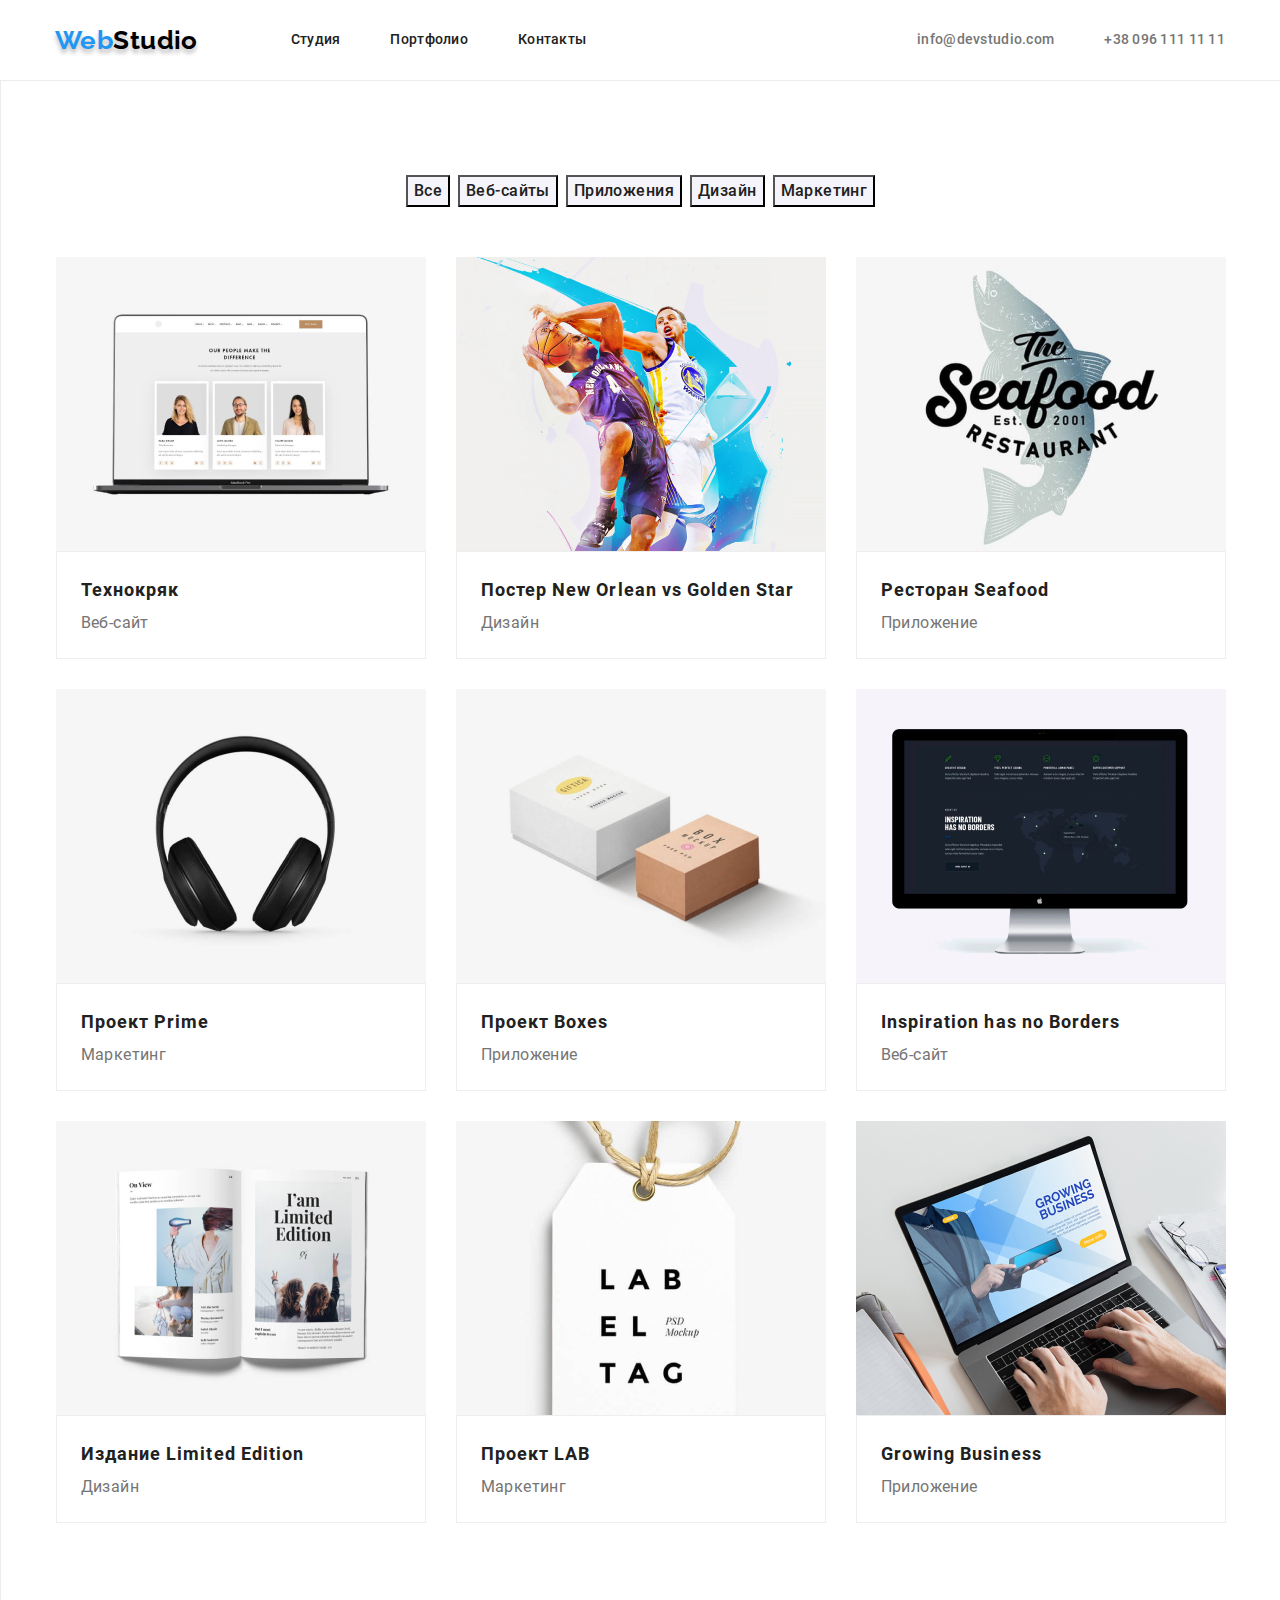
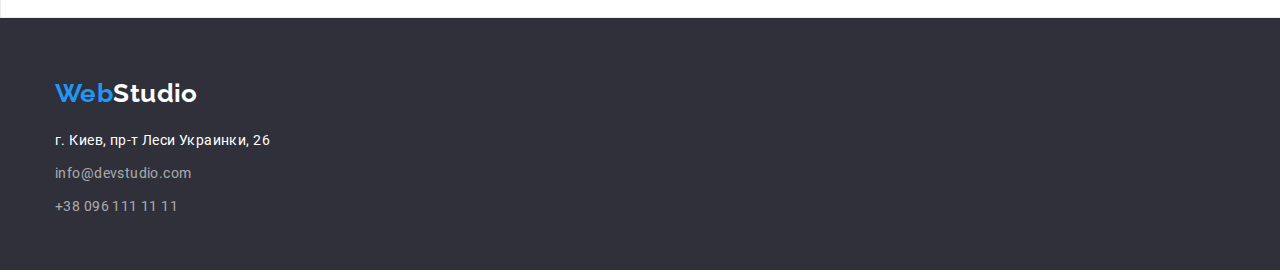
==== commit c6ed5f7d: "Чистовик-2" ====
--- a/portfolio.html
+++ b/portfolio.html
@@ -11,7 +11,7 @@
   <body>
   <!-- Шапка -->
     <header>
-      <div class="container header portfolio">
+      <div class="container header">
         <!-- Основная навигация -->
         <nav class="navigation">
           <a class="header-logo logo" href="./index.html" lang="en"><span class="logo-part">Web</span>Studio</a>
@@ -28,7 +28,7 @@
         </ul>
       </div>
     </header>
-    <main>
+    <main class="portfolio-main">
       <section class="container">
         <h1 hidden>Портфолио</h1>
         <ul class="filter list">
--- a/css/styles.css
+++ b/css/styles.css
@@ -56,6 +56,13 @@
     url('../fonts/roboto/roboto-v20-latin_cyrillic-900.svg#Roboto')
       format('svg');
 }
+:root {
+  --main-text-cl: #757575;
+  --accent-cl: #2196f3;
+  --black: #212121;
+  --white: #ffffff;
+  --dark-bg: #2f303a;
+}
 html {
   box-sizing: border-box;
 }
@@ -76,14 +83,7 @@
 h5,
 h6,
 p {
-  margin-top: 0;
-}
-:root {
-  --main-text-cl: #757575;
-  --accent-cl: #2196f3;
-  --black: #212121;
-  --white: #ffffff;
-  --dark-bg: #2f303a;
+  margin: 0;
 }
 body {
   margin: 0px;
@@ -177,7 +177,6 @@
 /* Заголовок */
 .hero-section {
   height: 600px;
-  margin-bottom: 94px;
 
   background-color: var(--dark-bg);
   text-align: center;
@@ -187,7 +186,7 @@
   padding-bottom: 200px;
 }
 .page-title {
-  margin-bottom: 45px;
+  padding-bottom: 45px;
 
   font-weight: 900;
   font-size: 44px;
@@ -207,8 +206,8 @@
 /* Преимущества */
 .benefits-section {
   display: flex;
-  margin-top: 0px;
-  margin-bottom: 94px;
+  padding-top: 94px;
+  padding-bottom: 94px;
 }
 .benefits-list .item {
   width: 270px;
@@ -218,6 +217,8 @@
   margin-right: 30px;
 }
 .benefits-title {
+  padding-bottom: 10px;
+
   line-height: 1.143;
   text-transform: uppercase;
   text-align: left;
@@ -225,48 +226,39 @@
 
 /* Описание деятельности */
 .duty-section {
-  height: 386px;
-  margin-bottom: 94px;
-}
-.duty-list {
-  display: flex;
-  justify-content: center;
+  padding-bottom: 94px;
 }
 .duty-list .item:not(:last-child) {
   margin-right: 30px;
 }
 .duty-title {
-  margin-bottom: 50px;
+  padding-bottom: 50px;
 }
 
 /* Наша команда */
 .team-section {
-  height: 648px;
-  margin-bottom: 0px;
+  padding-top: 94px;
+  padding-bottom: 94px;
 }
 .team-title {
-  padding-top: 94px;
-  margin-bottom: 50px;
-}
-.members-list {
-  display: flex;
-  justify-content: center;
+  padding-bottom: 50px;
 }
 .members-list .item:not(:last-child) {
   margin-right: 30px;
 }
 .member-foto {
-  margin-bottom: 30px;
+  padding-bottom: 30px;
 }
 .member-name {
-  margin-bottom: 10px;
+  padding-bottom: 10px;
 
   font-size: 16px;
   font-weight: 500;
   line-height: 1.188;
 }
 .member-position {
-  margin-bottom: 30px;
+  padding-bottom: 30px;
+  margin-bottom: 0px;
 
   font-size: 16px;
   line-height: 1.186;
@@ -281,7 +273,7 @@
   display: block;
   color: var(--white);
   padding-top: 60px;
-  margin-bottom: 20px;
+  padding-bottom: 20px;
 }
 .footer-contacts-links {
   font-weight: 400;
@@ -292,26 +284,30 @@
 .footer-contacts {
   font-style: normal;
   display: block;
-  margin-bottom: 60px;
+  padding-bottom: 60px;
 }
 .footer-contacts .item:not(:last-child) {
-  margin-bottom: 9px;
+  padding-bottom: 9px;
 }
 .adress {
   display: block;
-  margin-bottom: 9px;
+  padding-bottom: 9px;
+
+  color: var(--white);
+  font-style: normal;
 }
 
 /* Портфолио */
-.header.portfolio {
-  margin-bottom: 94px;
+.portfolio-main {
+  border: 1px solid #ececec;
+  border-right: none;
 }
 .filter {
   display: flex;
   justify-content: center;
   align-items: flex-start;
-  margin-bottom: 34px;
-  height: 54px;
+  padding-top: 94px;
+  padding-bottom: 50px;
 }
 .filter .item:not(:last-child) {
   margin-right: 8px;
@@ -331,7 +327,7 @@
 .portfolio-list {
   display: flex;
   flex-wrap: wrap;
-  margin-bottom: 94px;
+  padding-bottom: 94px;
 }
 .portfolio-list .item {
   margin-right: 30px;
@@ -347,25 +343,20 @@
   display: flex;
   flex-direction: column;
   align-items: center;
-  height: 404px;
 }
 .portfolio-text-box {
-  margin-bottom: 20px;
-  width: 322px;
-  height: 70px;
+  width: 100%;
+  height: 100%;
+  padding: 20px 24px;
+  border: 1px solid #eeeeee;
 }
 .portfolio-item-title {
-  margin: 0px;
   font-size: 18px;
   line-height: 2;
   text-align: left;
   letter-spacing: 0.06em;
 }
 .portfolio-item-text {
-  margin: 0px;
   font-size: 16px;
   line-height: 1.875;
 }
-.portfolio-img {
-  margin-bottom: 20px;
-}
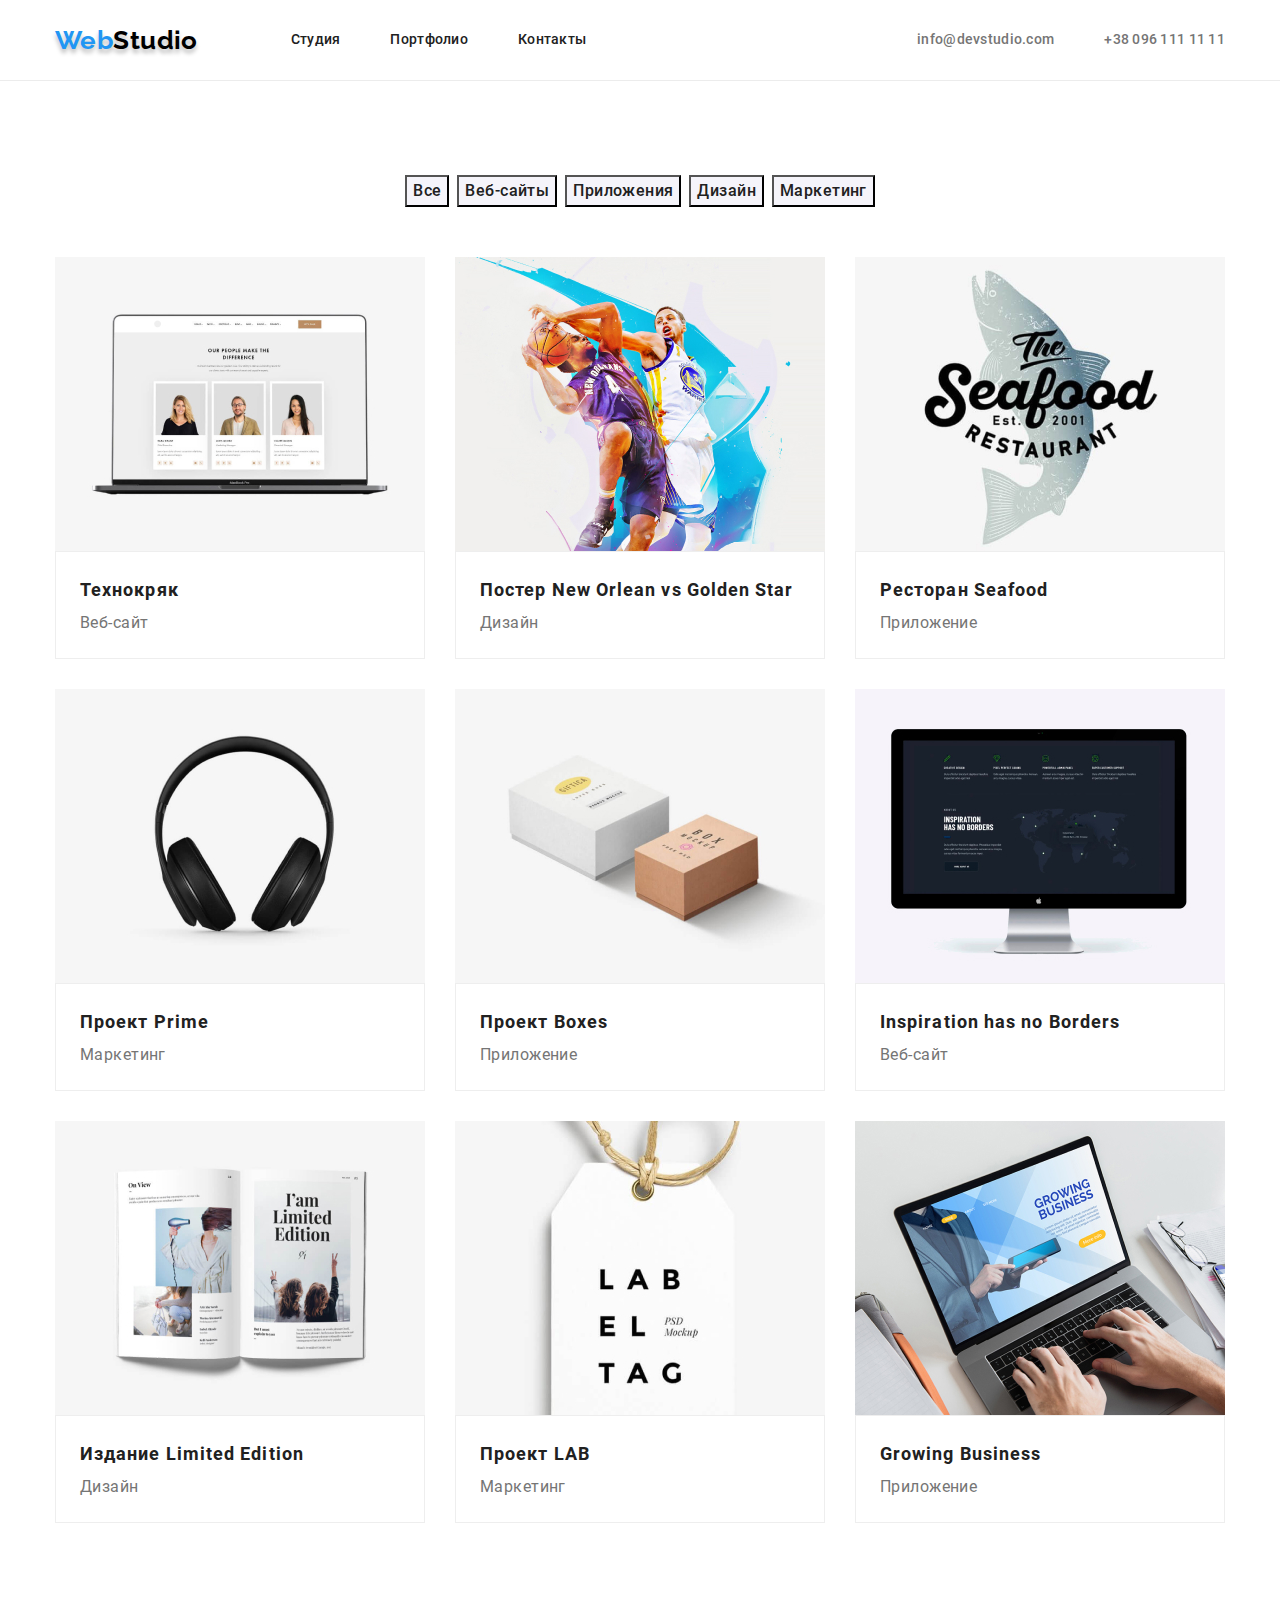
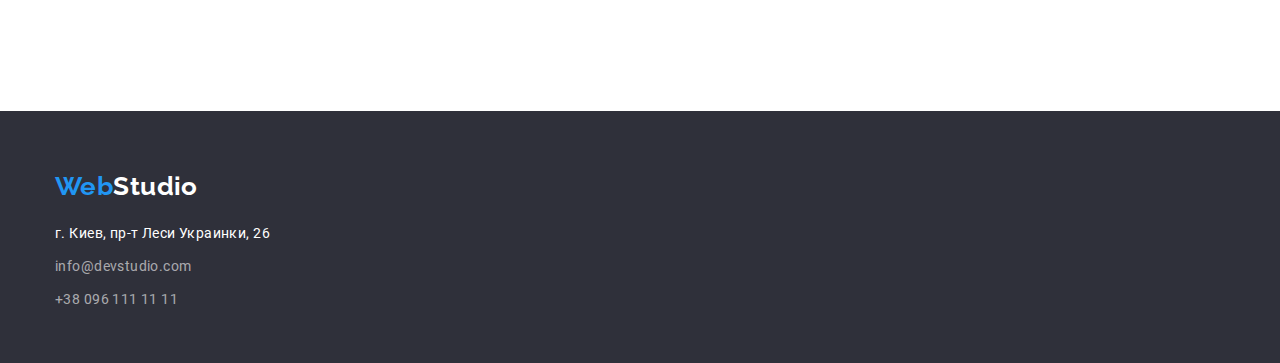
==== commit 9d688007: "Чистовик-4" ====
--- a/portfolio.html
+++ b/portfolio.html
@@ -28,72 +28,84 @@
         </ul>
       </div>
     </header>
-    <main class="portfolio-main">
-      <section class="container">
-        <h1 hidden>Портфолио</h1>
-        <ul class="filter list">
-          <li class="item"><button class="portfolio-btn btn" type="button">Все</button></li>
-          <li class="item"><button class="portfolio-btn btn" type="button">Веб-сайты</button></li>
-          <li class="item"><button class="portfolio-btn btn" type="button">Приложения</button></li>
-          <li class="item"><button class="portfolio-btn btn" type="button">Дизайн</button></li>
-          <li class="item"><button class="portfolio-btn btn" type="button">Маркетинг</button></li>
-        </ul>
-        <ul class="portfolio-list list">
-          <li class="item portfolio-box"><a href=""><img class="portfolio-img" src="./images/portfolio1.jpg" alt="Компьютер с фото" width="370"></a>
-           <div class="portfolio-text-box">
-             <h2 class="portfolio-item-title title">Технокряк</h2>
-             <p class="portfolio-item-text">Веб-сайт</p>
-           </div>
-          </li>
-          <li class="item portfolio-box"><a href=""><img class="portfolio-img" src="./images/portfolio2.jpg" alt="Баскетболисты" width="370"></a>
-            <div class="portfolio-text-box">
-            <h2 class="portfolio-item-title title">Постер <span lang="en">New Orlean vs Golden Star</span></h2>
-            <p  class="portfolio-item-text">Дизайн</p>
-            </div>
-          </li>
-          <li class="item portfolio-box"><a href=""><img class="portfolio-img" src="./images/portfolio3.jpg" alt="Логотип" width="370"></a>
-            <div class="portfolio-text-box">
-            <h2 class="portfolio-item-title title">Ресторан <span lang="en">Seafood</span></h2>
-            <p  class="portfolio-item-text">Приложение</p>
-            </div>
-          </li>
-          <li class="item portfolio-box"><a href=""><img class="portfolio-img" src="./images/portfolio4.jpg" alt="Наушники" width="370"></a>
-            <div class="portfolio-text-box">
-            <h2 class="portfolio-item-title title">Проект <span lang="en">Prime</span></h2>
-            <p  class="portfolio-item-text">Маркетинг</p>
-            </div>
-          </li>
-          <li class="item portfolio-box" ><a href=""><img class="portfolio-img" src="./images/portfolio5.jpg" alt="Коробки" width="370"></a>
-            <div class="portfolio-text-box">
-            <h2 class="portfolio-item-title title">Проект <span lang="en">Boxes</span></h2>
-            <p  class="portfolio-item-text">Приложение</p>
-            </div>
-          </li>
-           <li class="item portfolio-box"><a href=""><img class="portfolio-img" src="./images/portfolio6.jpg" alt="Макинтош" width="370"></a>
-            <div class="portfolio-text-box">
-            <h2 class="portfolio-item-title title" lang="en">Inspiration has no Borders</h2>
-            <p  class="portfolio-item-text">Веб-сайт</p>
-            </div>
-          </li>
-          <li class="item portfolio-box"><a href=""><img class="portfolio-img" src="./images/portfolio7.jpg" alt="Книга" width="370"></a>
-            <div class="portfolio-text-box">
-            <h2 class="portfolio-item-title title">Издание <span lang="en">Limited Edition</span></h2>
-            <p  class="portfolio-item-text">Дизайн</p>
-            </div>
-          </li>
-          <li class="item portfolio-box"><a href=""><img class="portfolio-img" src="./images/portfolio8.jpg" alt="Бирка" width="370"></a>
-            <div class="portfolio-text-box">
-            <h2 class="portfolio-item-title title">Проект <span lang="en">LAB</span></h2>
-            <p  class="portfolio-item-text">Маркетинг</p>
-            </div>
-          </li>
-          <li class="item portfolio-box"><a href=""><img class="portfolio-img" src="./images/portfolio9.jpg" alt="Ноутбук" width="370"></a>
-            <div class="portfolio-text-box">
-            <h2 class="portfolio-item-title title" lang="en">Growing Business</h2>
-            <p  class="portfolio-item-text">Приложение</p>
-            </div>
-          </li>
-        </ul>
+    <main>
+      <section class="portfolio-section">
+        <div class="container">
+          <h1 hidden>Портфолио</h1>
+          <ul class="filter list">
+            <li class="item"><button class="portfolio-btn btn" type="button">Все</button></li>
+            <li class="item"><button class="portfolio-btn btn" type="button">Веб-сайты</button></li>
+            <li class="item"><button class="portfolio-btn btn" type="button">Приложения</button></li>
+            <li class="item"><button class="portfolio-btn btn" type="button">Дизайн</button></li>
+            <li class="item"><button class="portfolio-btn btn" type="button">Маркетинг</button></li>
+          </ul>
+          <ul class="portfolio-list list">
+            <li class="item portfolio-box"><a href=""><img class="portfolio-img" src="./images/portfolio1.jpg"
+                  alt="Компьютер с фото" width="370"></a>
+              <div class="portfolio-text-box">
+                <h2 class="portfolio-item-title title">Технокряк</h2>
+                <p class="portfolio-item-text">Веб-сайт</p>
+              </div>
+            </li>
+            <li class="item portfolio-box"><a href=""><img class="portfolio-img" src="./images/portfolio2.jpg" alt="Баскетболисты"
+                  width="370"></a>
+              <div class="portfolio-text-box">
+                <h2 class="portfolio-item-title title">Постер <span lang="en">New Orlean vs Golden Star</span></h2>
+                <p class="portfolio-item-text">Дизайн</p>
+              </div>
+            </li>
+            <li class="item portfolio-box"><a href=""><img class="portfolio-img" src="./images/portfolio3.jpg" alt="Логотип"
+                  width="370"></a>
+              <div class="portfolio-text-box">
+                <h2 class="portfolio-item-title title">Ресторан <span lang="en">Seafood</span></h2>
+                <p class="portfolio-item-text">Приложение</p>
+              </div>
+            </li>
+            <li class="item portfolio-box"><a href=""><img class="portfolio-img" src="./images/portfolio4.jpg" alt="Наушники"
+                  width="370"></a>
+              <div class="portfolio-text-box">
+                <h2 class="portfolio-item-title title">Проект <span lang="en">Prime</span></h2>
+                <p class="portfolio-item-text">Маркетинг</p>
+              </div>
+            </li>
+            <li class="item portfolio-box"><a href=""><img class="portfolio-img" src="./images/portfolio5.jpg" alt="Коробки"
+                  width="370"></a>
+              <div class="portfolio-text-box">
+                <h2 class="portfolio-item-title title">Проект <span lang="en">Boxes</span></h2>
+                <p class="portfolio-item-text">Приложение</p>
+              </div>
+            </li>
+            <li class="item portfolio-box"><a href=""><img class="portfolio-img" src="./images/portfolio6.jpg" alt="Макинтош"
+                  width="370"></a>
+              <div class="portfolio-text-box">
+                <h2 class="portfolio-item-title title" lang="en">Inspiration has no Borders</h2>
+                <p class="portfolio-item-text">Веб-сайт</p>
+              </div>
+            </li>
+            <li class="item portfolio-box"><a href=""><img class="portfolio-img" src="./images/portfolio7.jpg" alt="Книга"
+                  width="370"></a>
+              <div class="portfolio-text-box">
+                <h2 class="portfolio-item-title title">Издание <span lang="en">Limited Edition</span></h2>
+                <p class="portfolio-item-text">Дизайн</p>
+              </div>
+            </li>
+            <li class="item portfolio-box"><a href=""><img class="portfolio-img" src="./images/portfolio8.jpg" alt="Бирка"
+                  width="370"></a>
+              <div class="portfolio-text-box">
+                <h2 class="portfolio-item-title title">Проект <span lang="en">LAB</span></h2>
+                <p class="portfolio-item-text">Маркетинг</p>
+              </div>
+            </li>
+            <li class="item portfolio-box"><a href=""><img class="portfolio-img" src="./images/portfolio9.jpg" alt="Ноутбук"
+                  width="370"></a>
+              <div class="portfolio-text-box">
+                <h2 class="portfolio-item-title title" lang="en">Growing Business</h2>
+                <p class="portfolio-item-text">Приложение</p>
+              </div>
+            </li>
+          </ul>
+        </div>
+        
       </section>
     </main>
     <!-- Подвал -->
--- a/css/styles.css
+++ b/css/styles.css
@@ -266,14 +266,15 @@
 }
 /* Подвал */
 .footer {
+  padding-top: 60px;
+  padding-bottom: 60px;
   height: 252px;
   background-color: var(--dark-bg);
 }
 .footer-logo {
   display: block;
   color: var(--white);
-  padding-top: 60px;
-  padding-bottom: 20px;
+  margin-bottom: 20px;
 }
 .footer-contacts-links {
   font-weight: 400;
@@ -284,7 +285,6 @@
 .footer-contacts {
   font-style: normal;
   display: block;
-  padding-bottom: 60px;
 }
 .footer-contacts .item:not(:last-child) {
   padding-bottom: 9px;
@@ -298,15 +298,19 @@
 }
 
 /* Портфолио */
-.portfolio-main {
+.portfolio-section {
+  padding-top: 94px;
+  padding-bottom: 94px;
+
   border: 1px solid #ececec;
   border-right: none;
+  border-bottom: none;
+  border-left: none;
 }
 .filter {
   display: flex;
   justify-content: center;
   align-items: flex-start;
-  padding-top: 94px;
   padding-bottom: 50px;
 }
 .filter .item:not(:last-child) {
